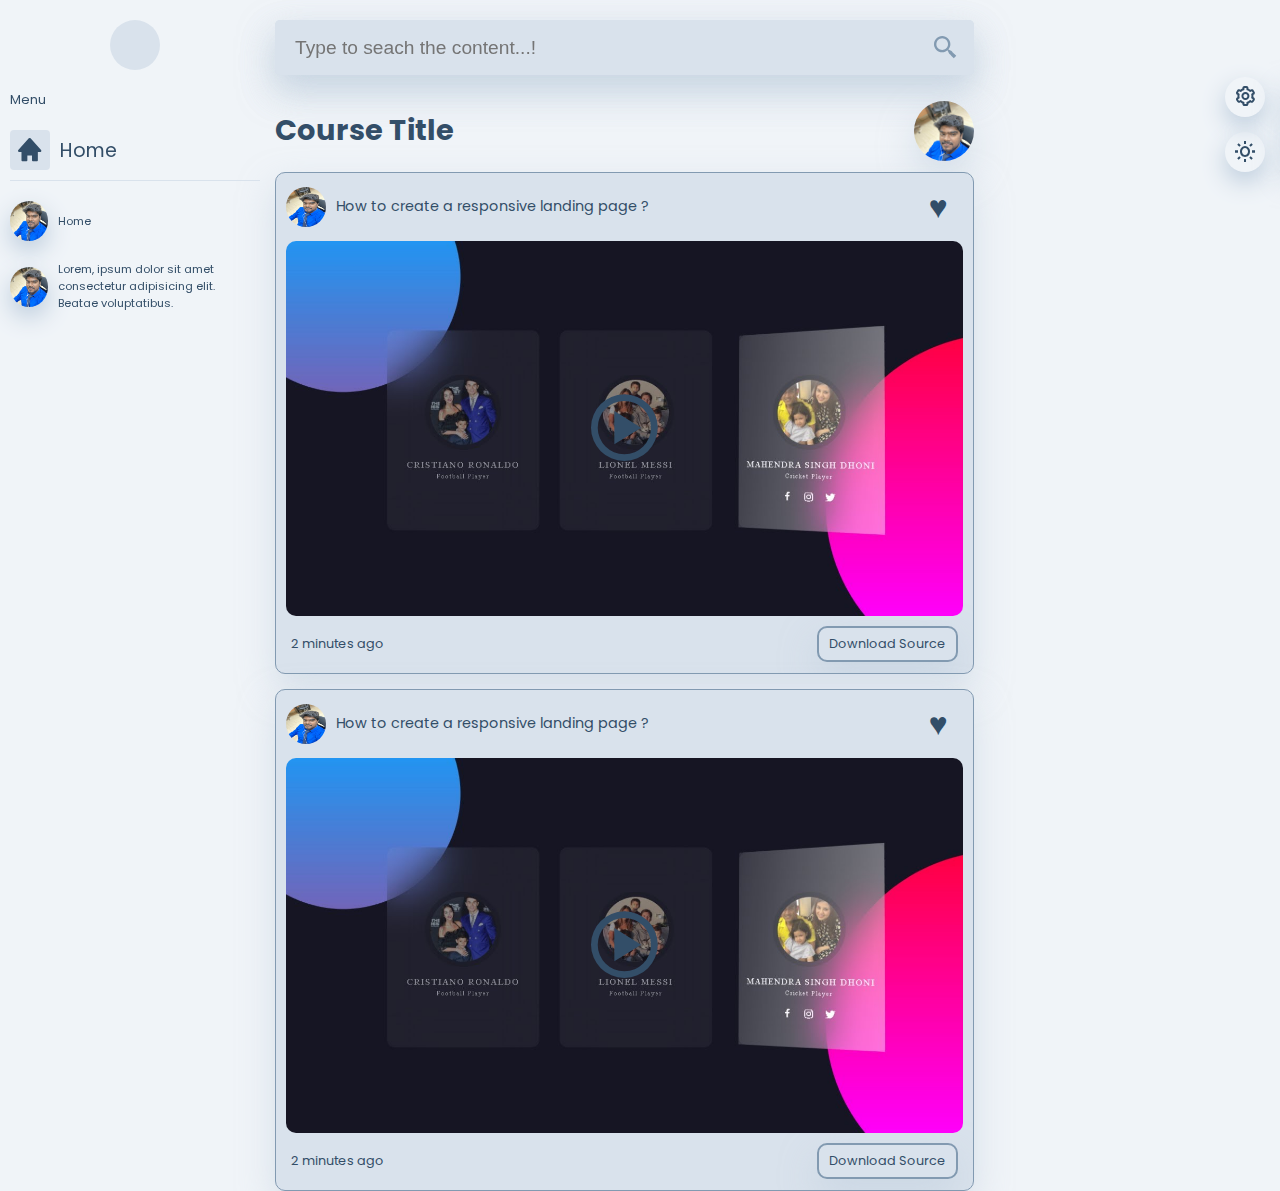
==== index.html @ a00c2923 "changes : COLOR Changes Updated" ====
<html lang="en">

<head>
    <meta charset="UTF-8" />
    <meta http-equiv="X-UA-Compatible" content="IE=edge" />
    <meta name="viewport" content="width=device-width, initial-scale=1.0" />
    <title>CodeWithVetri</title>
    <link rel="shortcut icon" href="favicon.ico" type="image/x-icon" />
    <!-- Box-Icons -->

    <head>
        <link rel="stylesheet" href="https://cdn.jsdelivr.net/npm/boxicons@latest/css/boxicons.min.css" />
    </head>

    <!-- custom styles -->
    <link rel="stylesheet" href="./assets/css/main/styles.css" />
    <link rel="stylesheet" href="./assets/css/styleSwitcher.css" />

    <!-- colors css -->
    <link rel="stylesheet" title="color_1" class="alternate_style" href="./assets/css/color_1.css" disabled />
    <link rel="stylesheet" title="color_2" class="alternate_style" href="./assets/css/color_2.css" disabled />
    <link rel="stylesheet" title="color_3" class="alternate_style" href="./assets/css/color_3.css" disabled />
    <link rel="stylesheet" title="color_4" class="alternate_style" href="./assets/css/color_4.css" disabled />
    <link rel="stylesheet" title="color_5" class="alternate_style" href="./assets/css/color_5.css" />

</head>

<body class="dark">
    <div class="container">
        <div class="leftSide_container">
            <div class="navigation">
                <div class="logo_container">
                    <div class="logo"></div>
                </div>

                <div class="home_menu_container">
                    <ul>
                        <li>Menu</li>
                        <li>
                            <a href="#">
                                <div class="link_container">
                                    <div class="icon_container">
                                        <i class="bx bxs-home"></i>
                                    </div>
                                    <div class="link_text">Home</div>
                                </div>
                            </a>
                        </li>
                    </ul>
                </div>

                <div class="courseList_container">
                    <a href="#">
                        <div class="link_container">
                            <div class="icon_container">
                                <img src="./assets/img/Vetri.jpg" alt="" srcset="" />
                            </div>
                            <div class="link_text">Home</div>
                        </div>
                    </a>

                    <a href="#">
                        <div class="link_container">
                            <div class="icon_container">
                                <img src="./assets/img/Vetri.jpg" alt="" srcset="" />
                            </div>
                            <div class="link_text">
                                Lorem, ipsum dolor sit amet consectetur adipisicing elit.
                                Beatae voluptatibus.
                            </div>
                        </div>
                    </a>
                </div>
            </div>
        </div>
        <div class="main">
            <div class="searchWrapper">
                <div class="searchInput">
                    <input type="text" id="course_search" placeholder="Type to seach the content...!" />
                    <div class="automCom_box"></div>
                    <div class="search_icon"><i class="bx bx-search-alt-2"></i></div>
                </div>
            </div>

            <div class="tittleWrapper">
                <div class="tittleSection">
                    <h1>Course Title</h1>
                </div>
                <div class="titleImageSection">
                    <img src="./assets/img/Vetri.jpg" alt="" srcset="" />
                </div>
            </div>

            <div class="courseContainer">
                <div class="courseTitleContainer">
                    <div class="titleImageContainer">
                        <img src="./assets/img/Vetri.jpg" alt="" srcset="" />
                    </div>
                    <div class="titleNameContainer">
                        <p>How to create a responsive landing page ?</p>
                    </div>
                    <div class="favoriteContainer">
                        <span>&hearts;</span>
                    </div>
                </div>
                <div class="videoContainer">
                    <img src="./assets/img/thumb.jpg" alt="" />
                    <i class="bx bx-play-circle" id="playBtn"></i>
                </div>
                <div class="sourseCodeContaienr">
                    <div class="momentContainer">
                        <p>2 minutes ago</p>
                        <a href="#" class="downloadButton"> Download Source</a>
                    </div>
                </div>
            </div>

            <div class="courseContainer">
                <div class="courseTitleContainer">
                    <div class="titleImageContainer">
                        <img src="./assets/img/Vetri.jpg" alt="" srcset="" />
                    </div>
                    <div class="titleNameContainer">
                        <p>How to create a responsive landing page ?</p>
                    </div>
                    <div class="favoriteContainer">
                        <span>&hearts;</span>
                    </div>
                </div>
                <div class="videoContainer">
                    <img src="./assets/img/thumb.jpg" alt="" />
                    <i class="bx bx-play-circle" id="playBtn"></i>
                </div>
                <div class="sourseCodeContaienr">
                    <div class="momentContainer">
                        <p>2 minutes ago</p>
                        <div class="downloadButton">Download Source</div>
                    </div>
                </div>
            </div>
            <div class="emptyspace"></div>
        </div>
        <div class="rightSide_container"></div>
    </div>

    <div id="videoModal" class="videoModal">
        <div class="modalContent">
            <div class="close" id="closeBtn">
                <span class="closeButton">&times;</span>
            </div>
            <div class="responsive_youtube">
                <iframe src="https://www.youtube.com/embed/EkoFY28nF7k" title="YouTube video player" frameborder="0"
                    allow="accelerometer; autoplay; clipboard-write; encrypted-media; gyroscope; picture-in-picture"
                    allowfullscreen></iframe>
            </div>
        </div>
    </div>

    <div class="style_switcher">
        <div class="style_toggler s_icon">
            <i class="bx bx-cog bx-spin"></i>
        </div>
        <div class="day_night s_icon">
            <i class="bx bx-spin-hover"></i>
        </div>

        <h4>Theme Color</h4>
        <div class="colors">
            <span class="color_1" onclick="setActiveStyle('color_1')"></span>
            <span class="color_2" onclick="setActiveStyle('color_2')"></span>
            <span class="color_3" onclick="setActiveStyle('color_3')"></span>
            <span class="color_4" onclick="setActiveStyle('color_4')"></span>
            <span class="color_5" onclick="setActiveStyle('color_5')"></span>
        </div>
    </div>

    <script src="./assets/js/main.js"></script>
    <script src="./assets/js/modal.js"></script>
    <script src="./assets/js/style-switcher.js"></script>
</body>

</html>
---- assets/css/main/styles.css ----
@import url("https://fonts.googleapis.com/css2?family=Poppins:ital,wght@0,100;0,200;0,300;0,400;0,500;0,600;0,700;0,800;0,900;1,100;1,200;1,300;1,400;1,500;1,600;1,700;1,800;1,900&display=swap");
:root {
  font-size: 16px;
  font-family: "Poppins", sans-serif;
  --background: #323f4b;
  --card: #3e4c59;
  --shadow: #1f2933;
  --shadow-primary: 31, 41, 51;
  --text: #cbd2d9;
  --highligh: #52606d;
  --primary-color: #ef2a57;
  --white: #f5f7fa;
}

:root a {
  text-decoration: none;
}

:root ul {
  list-style: none;
  padding: 0;
  margin: 0;
}

body {
  background: var(--background);
  margin: 0;
  padding: 0;
  overflow-x: hidden;
}

body.dark {
  --background: #f0f4f8;
  --card: #d9e2ec;
  --shadow: #bcccdc;
  --text: #334e68;
  --shadow-primary: 188, 204, 220;
  --highligh: #829ab1;
  --primary-color: #ef2a57;
  --white: #102a43;
}

body::-webkit-scrollbar {
  width: 0.25rem;
  height: 0.5rem;
}

body::-webkit-scrollbar-track {
  background: var(--card);
}

body::-webkit-scrollbar-thumb {
  background: var(--highligh);
}

.highlight {
  background: var(--highligh);
}

.container {
  width: 100%;
  height: 100%;
  min-width: 100vw;
  min-height: 100vh;
  display: -webkit-box;
  display: -ms-flexbox;
  display: flex;
}

.container .leftSide_container {
  width: 25%;
  max-width: 250px;
  min-width: 200px;
  margin-top: 20px;
  margin-left: 10px;
  display: -webkit-box;
  display: -ms-flexbox;
  display: flex;
  -webkit-box-orient: vertical;
  -webkit-box-direction: normal;
      -ms-flex-direction: column;
          flex-direction: column;
}

.container .leftSide_container .navigation {
  position: -webkit-sticky;
  position: sticky;
  top: 20px;
}

.container .leftSide_container .navigation .logo_container {
  display: -webkit-box;
  display: -ms-flexbox;
  display: flex;
  -webkit-box-pack: center;
      -ms-flex-pack: center;
          justify-content: center;
  width: 100%;
}

.container .leftSide_container .navigation .logo_container .logo {
  width: 50px;
  height: 50px;
  background: var(--card);
  border-radius: 50%;
}

.container .leftSide_container .navigation .home_menu_container {
  margin: 10px 0px;
  border-bottom: 1px solid var(--card);
}

.container .leftSide_container .navigation .home_menu_container ul li {
  padding: 10px 0;
  color: var(--text);
  font-size: 13px;
}

.container .leftSide_container .navigation .home_menu_container ul li .link_container {
  display: -webkit-box;
  display: -ms-flexbox;
  display: flex;
  -webkit-box-align: center;
      -ms-flex-align: center;
          align-items: center;
  -webkit-transition: all 0.3s ease-in-out;
  transition: all 0.3s ease-in-out;
}

.container .leftSide_container .navigation .home_menu_container ul li .link_container .icon_container {
  width: 40px;
  height: 40px;
  background: var(--card);
  border-radius: 4px;
  display: -webkit-box;
  display: -ms-flexbox;
  display: flex;
  -webkit-box-align: center;
      -ms-flex-align: center;
          align-items: center;
  -webkit-box-pack: center;
      -ms-flex-pack: center;
          justify-content: center;
}

.container .leftSide_container .navigation .home_menu_container ul li .link_container .icon_container i {
  font-size: 1.75rem;
  color: var(--text);
}

.container .leftSide_container .navigation .home_menu_container ul li .link_container .link_text {
  margin-left: 10px;
  color: var(--text);
  font-size: 1.2rem;
}

.container .leftSide_container .navigation .home_menu_container ul li .link_container:hover {
  -webkit-box-shadow: 0px 10px 25px var(--shadow);
          box-shadow: 0px 10px 25px var(--shadow);
  border-radius: 10px;
  padding: 5px;
}

.container .leftSide_container .navigation .home_menu_container ul li .link_container:hover .icon_container i {
  color: var(--white);
}

.container .leftSide_container .navigation .home_menu_container ul li .link_container:hover .link_text {
  color: var(--white);
}

.container .leftSide_container .navigation .courseList_container {
  display: -webkit-box;
  display: -ms-flexbox;
  display: flex;
  -webkit-box-orient: vertical;
  -webkit-box-direction: normal;
      -ms-flex-direction: column;
          flex-direction: column;
  margin-bottom: 10px;
}

.container .leftSide_container .navigation .courseList_container a {
  margin: 10px 0;
}

.container .leftSide_container .navigation .courseList_container .link_container {
  display: -webkit-box;
  display: -ms-flexbox;
  display: flex;
  -webkit-box-align: center;
      -ms-flex-align: center;
          align-items: center;
  -webkit-transition: all 0.3s ease-in-out;
  transition: all 0.3s ease-in-out;
}

.container .leftSide_container .navigation .courseList_container .link_container .icon_container {
  width: 50px;
  height: 40px;
  background: var(--card);
  border-radius: 50%;
  display: -webkit-box;
  display: -ms-flexbox;
  display: flex;
  -webkit-box-align: center;
      -ms-flex-align: center;
          align-items: center;
  -webkit-box-pack: center;
      -ms-flex-pack: center;
          justify-content: center;
  overflow: hidden;
  -webkit-box-shadow: 0px 10px 25px var(--shadow);
          box-shadow: 0px 10px 25px var(--shadow);
  -webkit-transition: all 0.3s ease-in-out;
  transition: all 0.3s ease-in-out;
}

.container .leftSide_container .navigation .courseList_container .link_container .icon_container img {
  width: 100%;
  background-position: center;
  background-size: cover;
}

.container .leftSide_container .navigation .courseList_container .link_container .icon_container i {
  font-size: 1.75rem;
  color: var(--text);
}

.container .leftSide_container .navigation .courseList_container .link_container .link_text {
  text-align: left;
  margin-left: 10px;
  color: var(--text);
  font-size: 0.7rem;
  width: 100%;
  margin-right: 10px;
}

.container .leftSide_container .navigation .courseList_container .link_container:hover {
  -webkit-box-shadow: 0px 10px 25px var(--shadow);
          box-shadow: 0px 10px 25px var(--shadow);
  border-radius: 10px;
  padding: 5px;
}

.container .leftSide_container .navigation .courseList_container .link_container:hover .icon_container i {
  color: var(--white);
}

.container .leftSide_container .navigation .courseList_container .link_container:hover .link_text {
  color: var(--white);
}

.container .main {
  -webkit-box-flex: 1;
      -ms-flex: 1;
          flex: 1;
  display: -webkit-box;
  display: -ms-flexbox;
  display: flex;
  -webkit-box-orient: vertical;
  -webkit-box-direction: normal;
      -ms-flex-direction: column;
          flex-direction: column;
}

.container .main .searchWrapper {
  margin: 15px;
  margin-top: 20px;
  position: -webkit-sticky;
  position: sticky;
  top: 0;
  z-index: 10;
}

.container .main .searchWrapper .searchInput {
  position: relative;
  width: 100%;
  background: var(--card);
  border-radius: 5px;
  -webkit-box-shadow: 0px 15px 35px rgba(var(--shadow-primary), 0.5);
          box-shadow: 0px 15px 35px rgba(var(--shadow-primary), 0.5);
}

.container .main .searchWrapper .searchInput input {
  height: 55px;
  width: 100%;
  outline: none;
  border: none;
  border-radius: 5px;
  background: transparent;
  padding: 0 60px 0 20px;
  font-size: 1.2rem;
  color: var(--text);
  -webkit-box-shadow: 0px 15px 35px rgba(var(--shadow-primary), 0.5);
          box-shadow: 0px 15px 35px rgba(var(--shadow-primary), 0.5);
  background: var(--card);
}

.container .main .searchWrapper .searchInput .automCom_box {
  max-height: 280px;
  overflow-y: auto;
  overflow-x: hidden;
  opacity: 0;
  pointer-events: none;
}

.container .main .searchWrapper .searchInput .automCom_box::-webkit-scrollbar {
  width: 0.25rem;
}

.container .main .searchWrapper .searchInput .automCom_box::-webkit-scrollbar-track {
  background: var(--card);
}

.container .main .searchWrapper .searchInput .automCom_box::-webkit-scrollbar-thumb {
  background: var(--highligh);
}

.container .main .searchWrapper .searchInput .automCom_box li {
  list-style: none;
  padding-top: 5px;
  padding-bottom: 5px;
  width: 100%;
  cursor: pointer;
  border-radius: 3px;
  color: var(--text);
  display: none;
}

.container .main .searchWrapper .searchInput .automCom_box li p {
  margin: 0;
  padding: 0;
  margin-left: 10px;
}

.container .main .searchWrapper .searchInput .automCom_box li:hover {
  background: var(--highligh);
}

.container .main .searchWrapper .searchInput.active .automCom_box {
  opacity: 1;
  pointer-events: auto;
  padding: 10px 8px;
}

.container .main .searchWrapper .searchInput.active .automCom_box li {
  display: block;
}

.container .main .searchWrapper .searchInput .search_icon {
  height: 55px;
  width: 55px;
  line-height: 55px;
  top: 0;
  right: 0;
  position: absolute;
  display: -webkit-box;
  display: -ms-flexbox;
  display: flex;
  -webkit-box-align: center;
      -ms-flex-align: center;
          align-items: center;
  -webkit-box-pack: center;
      -ms-flex-pack: center;
          justify-content: center;
  cursor: pointer;
  -webkit-transition: all 0.3s ease-in-out;
  transition: all 0.3s ease-in-out;
}

.container .main .searchWrapper .searchInput .search_icon i {
  -webkit-transition: all 0.3s ease-in-out;
  transition: all 0.3s ease-in-out;
  text-align: center;
  font-size: 1.75rem;
  color: var(--highligh);
}

.container .main .searchWrapper .searchInput .search_icon i:hover {
  color: var(--text);
}

.container .main .tittleWrapper {
  display: -webkit-box;
  display: -ms-flexbox;
  display: flex;
  -webkit-box-pack: justify;
      -ms-flex-pack: justify;
          justify-content: space-between;
  margin: 0px 15px;
  -webkit-box-align: center;
      -ms-flex-align: center;
          align-items: center;
}

.container .main .tittleWrapper .tittleSection {
  font-size: 0.9rem;
  color: var(--text);
}

.container .main .tittleWrapper .titleImageSection {
  width: 60px;
  height: 60px;
  border-radius: 50%;
  overflow: hidden;
  -webkit-box-shadow: 0px 15px 35px rgba(var(--shadow-primary), 0.5);
          box-shadow: 0px 15px 35px rgba(var(--shadow-primary), 0.5);
}

.container .main .tittleWrapper .titleImageSection img {
  width: 100%;
  background-position: center;
  background-size: cover;
  background-repeat: no-repeat;
}

.container .main .courseContainer {
  min-height: 500px;
  display: -webkit-box;
  display: -ms-flexbox;
  display: flex;
  -webkit-box-orient: vertical;
  -webkit-box-direction: normal;
      -ms-flex-direction: column;
          flex-direction: column;
  -webkit-box-pack: justify;
      -ms-flex-pack: justify;
          justify-content: space-between;
  margin: 15px 15px;
  margin-top: 0;
  border: 1px solid var(--highligh);
  border-radius: 10px;
  -webkit-box-shadow: 0px 15px 35px rgba(var(--shadow-primary), 0.5);
          box-shadow: 0px 15px 35px rgba(var(--shadow-primary), 0.5);
  overflow: hidden;
  background: var(--card);
}

.container .main .courseContainer .courseTitleContainer {
  display: -webkit-box;
  display: -ms-flexbox;
  display: flex;
  margin: 10px 10px;
  -webkit-box-pack: justify;
      -ms-flex-pack: justify;
          justify-content: space-between;
  -webkit-box-align: center;
      -ms-flex-align: center;
          align-items: center;
  height: 50px;
}

.container .main .courseContainer .courseTitleContainer .titleImageContainer {
  width: 40px;
  height: 40px;
  border-radius: 50%;
  overflow: hidden;
}

.container .main .courseContainer .courseTitleContainer .titleImageContainer img {
  height: 100%;
  width: 100%;
  background-position: center;
  background-size: cover;
  background-repeat: no-repeat;
}

.container .main .courseContainer .courseTitleContainer .titleNameContainer {
  color: var(--text);
  margin-left: 10px;
  margin-right: 10px;
  font-size: 0.9rem;
  display: -webkit-box;
  display: -ms-flexbox;
  display: flex;
  -webkit-box-orient: vertical;
  -webkit-box-direction: normal;
      -ms-flex-direction: column;
          flex-direction: column;
  -webkit-box-pack: center;
      -ms-flex-pack: center;
          justify-content: center;
  -webkit-box-flex: 1;
      -ms-flex: 1;
          flex: 1;
}

.container .main .courseContainer .courseTitleContainer .titleNameContainer p {
  margin: 0;
  padding: 0;
}

.container .main .courseContainer .courseTitleContainer .favoriteContainer {
  margin-right: 15px;
}

.container .main .courseContainer .courseTitleContainer .favoriteContainer span {
  font-size: 2rem;
  color: var(--text);
  cursor: pointer;
}

.container .main .courseContainer .courseTitleContainer .favoriteContainer span:hover {
  color: #ff0000;
  text-shadow: 0 0 15px #ff0000, 0 0 30px #ff0000, 0 0 40px #ff0000, 0 0 50px #ff0000;
}

.container .main .courseContainer .videoContainer {
  height: 400px;
  margin: 10px;
  border-radius: 10px;
  overflow: hidden;
  margin-top: 0;
  position: relative;
}

.container .main .courseContainer .videoContainer img {
  width: 100%;
  height: 100%;
}

.container .main .courseContainer .videoContainer i {
  color: var(--text);
  font-size: 5rem;
  position: absolute;
  top: 50%;
  left: 50%;
  -webkit-transition: all 0.3s ease-in-out;
  transition: all 0.3s ease-in-out;
  cursor: pointer;
  z-index: 1;
  display: inline-block;
  -webkit-transform: translate(-50%, -50%);
          transform: translate(-50%, -50%);
}

.container .main .courseContainer .videoContainer i:hover {
  color: var(--white);
}

.container .main .courseContainer .sourseCodeContaienr {
  height: 50px;
}

.container .main .courseContainer .sourseCodeContaienr .momentContainer {
  font-size: 0.8rem;
  color: var(--text);
  display: -webkit-box;
  display: -ms-flexbox;
  display: flex;
  -webkit-box-align: center;
      -ms-flex-align: center;
          align-items: center;
  -webkit-box-pack: justify;
      -ms-flex-pack: justify;
          justify-content: space-between;
  margin: 0 15px;
  margin-bottom: 0;
}

.container .main .courseContainer .sourseCodeContaienr .momentContainer p {
  margin: 0;
  padding: 0;
}

.container .main .courseContainer .sourseCodeContaienr .momentContainer .downloadButton {
  border: 2px solid var(--highligh);
  padding: 7px 10px;
  border-radius: 10px;
  -webkit-transition: all 0.3s ease-in-out;
  transition: all 0.3s ease-in-out;
  cursor: pointer;
  color: var(--dark-sub-visuals);
  -webkit-box-shadow: 0px 15px 35px rgba(var(--shadow-primary), 0.5);
          box-shadow: 0px 15px 35px rgba(var(--shadow-primary), 0.5);
  background: var(--card);
}

.container .main .courseContainer .sourseCodeContaienr .momentContainer .downloadButton:hover {
  border: 2px solid var(--white);
  -webkit-box-shadow: 0px 10px 25px var(--shadow);
          box-shadow: 0px 10px 25px var(--shadow);
  border-radius: 10px;
  -webkit-transform: scale(1.1);
          transform: scale(1.1);
}

.container .rightSide_container {
  -webkit-box-flex: 0.4;
      -ms-flex: 0.4;
          flex: 0.4;
  display: -webkit-box;
  display: -ms-flexbox;
  display: flex;
}

.videoModal {
  display: none;
  position: fixed;
  z-index: 10;
  left: 0;
  top: 0;
  height: 100%;
  width: 100%;
  overflow: auto;
  background: rgba(var(--shadow-primary), 0.5);
}

.videoModal .modalContent {
  position: relative;
  margin: 3% auto;
  padding: 10px;
  width: 80%;
  -webkit-box-shadow: 0 5px 8px 0 rgba(var(--shadow-primary), 0.5), 0 7px 20px 0 rgba(var(--shadow-primary), 0.12);
          box-shadow: 0 5px 8px 0 rgba(var(--shadow-primary), 0.5), 0 7px 20px 0 rgba(var(--shadow-primary), 0.12);
  border-radius: 10px;
  border: 1px solid var(--highligh);
  -webkit-animation-name: modalOpen;
          animation-name: modalOpen;
  -webkit-animation-duration: 1s;
          animation-duration: 1s;
}

@-webkit-keyframes modalOpen {
  from {
    opacity: 0;
  }
  to {
    opacity: 1;
  }
}

@keyframes modalOpen {
  from {
    opacity: 0;
  }
  to {
    opacity: 1;
  }
}

.videoModal .modalContent .close {
  position: absolute;
  z-index: 1;
  top: -2%;
  right: -1%;
  height: 25px;
  width: 25px;
  background: var(--card);
  -webkit-box-pack: center;
      -ms-flex-pack: center;
          justify-content: center;
  display: -webkit-box;
  display: -ms-flexbox;
  display: flex;
  -webkit-box-align: center;
      -ms-flex-align: center;
          align-items: center;
  padding: 4px;
  border-radius: 50%;
  cursor: pointer;
  -webkit-transition: all 0.3s ease-in-out;
  transition: all 0.3s ease-in-out;
}

.videoModal .modalContent .close:hover {
  background: var(--highligh);
}

.videoModal .modalContent .close .closeButton {
  color: var(--text);
  float: right;
  font-size: 2rem;
  margin-top: 2px;
}

.videoModal .modalContent .close .closeButton:hover,
.videoModal .modalContent .close .closeButton :focus {
  color: var(--white);
  text-decoration: none;
}

.videoModal .modalContent .responsive_youtube {
  overflow: hidden;
  padding-bottom: 56.25%;
  position: relative;
  height: 0;
}

.videoModal .modalContent .responsive_youtube iframe {
  left: 0;
  top: 0;
  height: 100%;
  width: 100%;
  position: absolute;
  border-radius: 10px;
}
/*# sourceMappingURL=styles.css.map */
---- assets/css/styleSwitcher.css ----
.style_switcher {
  position: fixed;
  right: 0;
  top: 77px;
  padding: 15px;
  width: 200px;
  z-index: 101;
  border-radius: 5px;
  -webkit-transition: all 0.3s ease-in-out;
  transition: all 0.3s ease-in-out;
  -webkit-box-shadow: 0px 10px 25px rgba(var(--shadow-primary), 0.5);
          box-shadow: 0px 10px 25px rgba(var(--shadow-primary), 0.5);
  -webkit-transform: translateX(100%);
          transform: translateX(100%);
}

.style_switcher.open {
  -webkit-transform: translateX(-15px);
          transform: translateX(-15px);
}

.style_switcher h4 {
  margin: 0 0 10px;
  color: var(--text);
  font-size: 1rem;
  font-weight: 600;
  text-transform: capitalize;
}

.style_switcher .s_icon {
  position: absolute;
  height: 40px;
  width: 40px;
  text-align: center;
  font-size: 1.5rem;
  color: var(--text);
  right: 100%;
  margin-right: 15px;
  cursor: pointer;
  -webkit-transition: all 0.3s ease-in-out;
  transition: all 0.3s ease-in-out;
  border-radius: 50%;
}

.style_switcher .s_icon::after {
  border-radius: 50%;
}

.style_switcher .style_toggler {
  -webkit-box-shadow: 0px 10px 25px var(--shadow);
          box-shadow: 0px 10px 25px var(--shadow);
  display: -webkit-box;
  display: -ms-flexbox;
  display: flex;
  -webkit-box-pack: center;
      -ms-flex-pack: center;
          justify-content: center;
  -webkit-box-align: center;
      -ms-flex-align: center;
          align-items: center;
  top: 0;
}

.style_switcher .day_night {
  -webkit-box-shadow: 0px 10px 25px var(--shadow);
          box-shadow: 0px 10px 25px var(--shadow);
  display: -webkit-box;
  display: -ms-flexbox;
  display: flex;
  -webkit-box-pack: center;
      -ms-flex-pack: center;
          justify-content: center;
  -webkit-box-align: center;
      -ms-flex-align: center;
          align-items: center;
  top: 55px;
}

.style_switcher .colors {
  display: -webkit-box;
  display: -ms-flexbox;
  display: flex;
  -ms-flex-wrap: wrap;
      flex-wrap: wrap;
  -webkit-box-pack: justify;
      -ms-flex-pack: justify;
          justify-content: space-between;
}

.style_switcher .colors span {
  display: inline-block;
  height: 30px;
  width: 30;
  border-radius: 50%;
  cursor: pointer;
  -webkit-box-shadow: 0px 0px 25px rgba(var(--shadow-primary), 0.5);
          box-shadow: 0px 0px 25px rgba(var(--shadow-primary), 0.5);
}

.style_switcher .colors .color_1 {
  background-color: #fb839e;
}

.style_switcher .colors .color_2 {
  background-color: #ec9421;
}

.style_switcher .colors .color_3 {
  background-color: #1fc586;
}

.style_switcher .colors .color_4 {
  background-color: #2eb1ed;
}

.style_switcher .colors .color_5 {
  background-color: #ef2a57;
}
/*# sourceMappingURL=styleSwitcher.css.map */
---- assets/css/color_1.css ----
:root{
    --primary-color : #fb839e;
}
---- assets/css/color_2.css ----
:root{
    --primary-color : #ec9421;
}
---- assets/css/color_3.css ----
:root{
    --primary-color : #1fc586;
}
---- assets/css/color_4.css ----
:root{
    --primary-color : #2eb1ed;
}
---- assets/css/color_5.css ----
:root{
    --primary-color : #ef2a57;
}
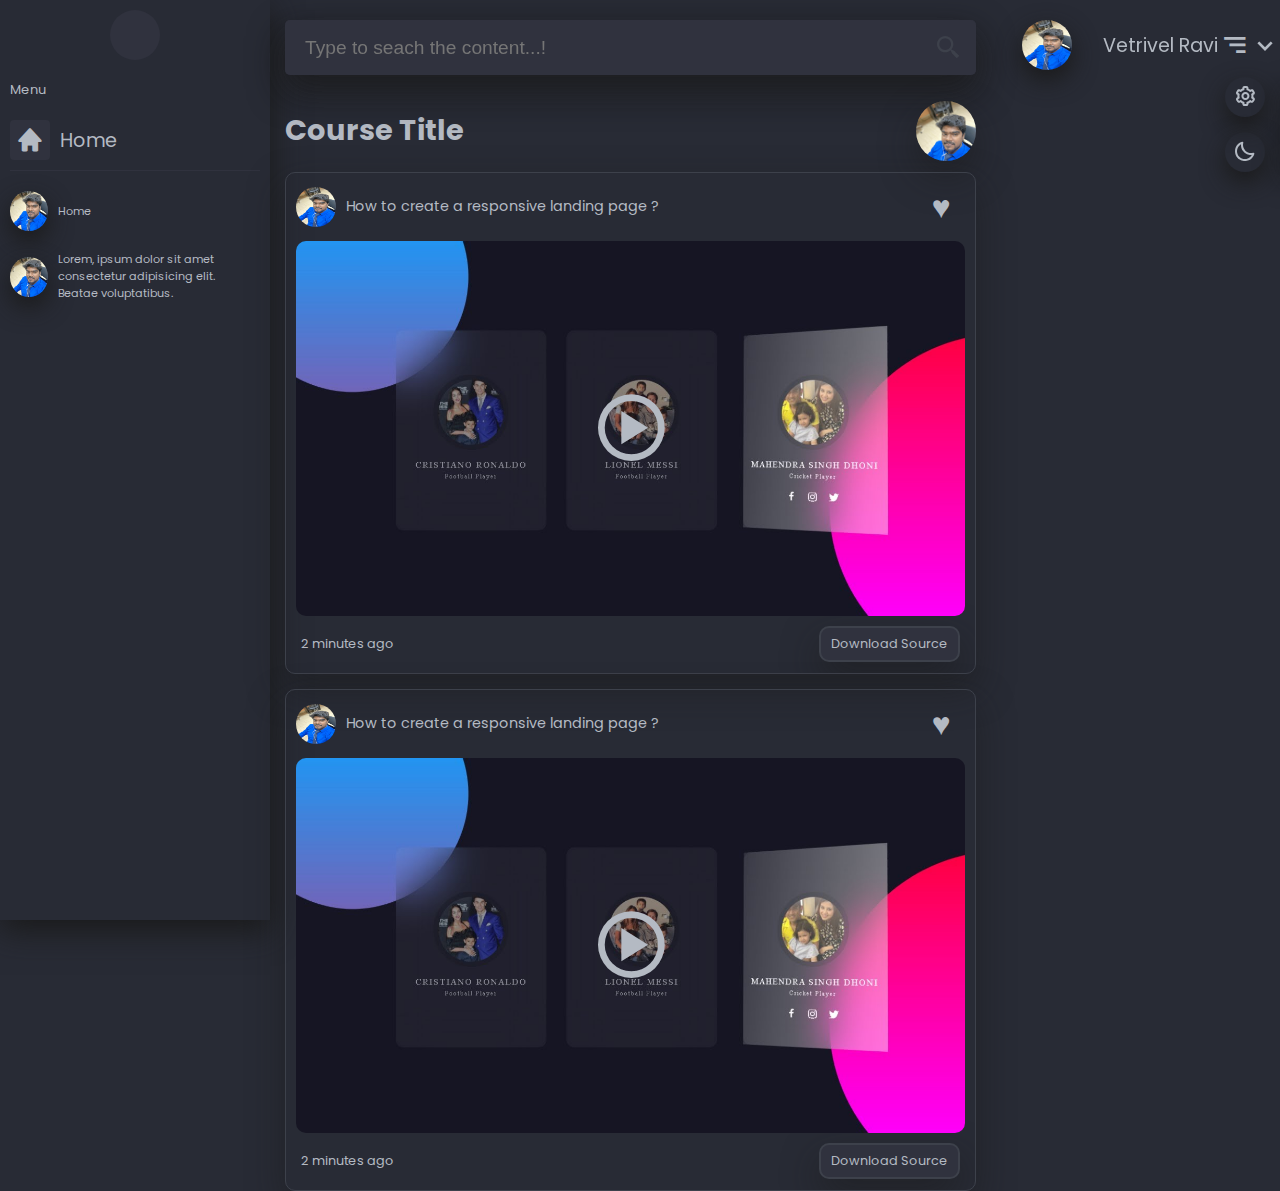
==== commit 0ca18686: "changes ; UI Updated" ====
--- a/index.html
+++ b/index.html
@@ -25,7 +25,7 @@
 
 </head>
 
-<body class="dark">
+<body class="">
     <div class="container">
         <div class="leftSide_container">
             <div class="navigation">
@@ -140,7 +140,25 @@
             </div>
             <div class="emptyspace"></div>
         </div>
-        <div class="rightSide_container"></div>
+        <div class="rightSide_container">
+            <div class="menuIcon">
+                <i class='bx bx-menu-alt-right'></i>
+            </div>
+            <div class="rightNav">
+                <div class="profileContainer">
+                    <div class="userImage">
+                        <img src="./assets/img/Vetri.jpg" alt="" srcset="">
+                    </div>
+                    <div class="userName">Vetrivel Ravi</div>
+                    <div class="dropIcon" id="rightMenu_dropIcon">
+                        <i class='bx bx-chevron-down' id="down"></i>
+                        <i class='bx bx-chevron-up' id="up"></i>
+                    </div>
+                </div>
+                <div class="menuContaier"></div>
+            </div>
+
+        </div>
     </div>
 
     <div id="videoModal" class="videoModal">
@@ -177,6 +195,7 @@
     <script src="./assets/js/main.js"></script>
     <script src="./assets/js/modal.js"></script>
     <script src="./assets/js/style-switcher.js"></script>
+    <script src="./assets/js/menuContainer.js"></script>
 </body>
 
 </html>--- a/assets/css/main/styles.css
+++ b/assets/css/main/styles.css
@@ -2,12 +2,12 @@
 :root {
   font-size: 16px;
   font-family: "Poppins", sans-serif;
-  --background: #323f4b;
-  --card: #3e4c59;
-  --shadow: #1f2933;
-  --shadow-primary: 31, 41, 51;
-  --text: #cbd2d9;
-  --highligh: #52606d;
+  --background: #282b35;
+  --card: #30323e;
+  --shadow: #1a1a1a;
+  --shadow-primary: 26, 26, 26;
+  --text: #b4bac3;
+  --highligh: #3d414b;
   --primary-color: #ef2a57;
   --white: #f5f7fa;
 }
@@ -71,8 +71,6 @@
   width: 25%;
   max-width: 250px;
   min-width: 200px;
-  margin-top: 20px;
-  margin-left: 10px;
   display: -webkit-box;
   display: -ms-flexbox;
   display: flex;
@@ -80,12 +78,11 @@
   -webkit-box-direction: normal;
       -ms-flex-direction: column;
           flex-direction: column;
-}
-
-.container .leftSide_container .navigation {
-  position: -webkit-sticky;
-  position: sticky;
-  top: 20px;
+  background: var(--background);
+  -webkit-box-shadow: 0 10px 30px var(--shadow);
+          box-shadow: 0 10px 30px var(--shadow);
+  min-height: 100vh;
+  padding: 10px;
 }
 
 .container .leftSide_container .navigation .logo_container {
@@ -434,7 +431,6 @@
   -webkit-box-shadow: 0px 15px 35px rgba(var(--shadow-primary), 0.5);
           box-shadow: 0px 15px 35px rgba(var(--shadow-primary), 0.5);
   overflow: hidden;
-  background: var(--card);
 }
 
 .container .main .courseContainer .courseTitleContainer {
@@ -593,6 +589,147 @@
   display: -webkit-box;
   display: -ms-flexbox;
   display: flex;
+}
+
+@media screen and (max-width: 900px) {
+  .container .rightSide_container {
+    -webkit-box-flex: 0;
+        -ms-flex: 0;
+            flex: 0;
+  }
+}
+
+.container .rightSide_container .menuIcon {
+  width: 100%;
+  display: -webkit-box;
+  display: -ms-flexbox;
+  display: flex;
+  -webkit-box-pack: end;
+      -ms-flex-pack: end;
+          justify-content: flex-end;
+  margin: 10%;
+}
+
+.container .rightSide_container .menuIcon i {
+  color: var(--text);
+  font-size: 2rem;
+}
+
+.container .rightSide_container .menuIcon i:hover {
+  color: var(--white);
+}
+
+.container .rightSide_container .rightNav {
+  position: fixed;
+  top: 20px;
+  height: 100%;
+  width: 320px;
+}
+
+.container .rightSide_container .rightNav .profileContainer {
+  display: -webkit-box;
+  display: -ms-flexbox;
+  display: flex;
+  width: 100%;
+  -webkit-box-pack: space-evenly;
+      -ms-flex-pack: space-evenly;
+          justify-content: space-evenly;
+  -webkit-box-align: center;
+      -ms-flex-align: center;
+          align-items: center;
+}
+
+.container .rightSide_container .rightNav .profileContainer .userImage {
+  height: 50px;
+  width: 50px;
+  background: var(--card);
+  border-radius: 50%;
+  overflow: hidden;
+  -webkit-box-shadow: 0px 10px 25px var(--shadow);
+          box-shadow: 0px 10px 25px var(--shadow);
+}
+
+.container .rightSide_container .rightNav .profileContainer .userImage img {
+  height: 100%;
+  background-position: center;
+  background-size: cover;
+  width: 100%;
+}
+
+.container .rightSide_container .rightNav .profileContainer .userName {
+  color: var(--text);
+  font-size: 1.2rem;
+  text-transform: capitalize;
+}
+
+.container .rightSide_container .rightNav .profileContainer .userName:hover {
+  color: var(--white);
+}
+
+.container .rightSide_container .rightNav .profileContainer .dropIcon {
+  -webkit-transition: all 0.3s ease-in-out;
+  transition: all 0.3s ease-in-out;
+  color: var(--text);
+  font-size: 2rem;
+  cursor: pointer;
+}
+
+.container .rightSide_container .rightNav .profileContainer .dropIcon:hover {
+  color: var(--white);
+}
+
+.container .rightSide_container .rightNav .profileContainer .dropIcon #down {
+  display: block;
+}
+
+.container .rightSide_container .rightNav .profileContainer .dropIcon #down.active {
+  display: none;
+}
+
+.container .rightSide_container .rightNav .profileContainer .dropIcon #up {
+  display: none;
+}
+
+.container .rightSide_container .rightNav .profileContainer .dropIcon #up.active {
+  display: block;
+}
+
+.container .rightSide_container .rightNav .menuContaier {
+  display: none;
+  height: 175px;
+  float: right;
+  width: 230px;
+  background: var(--card);
+  margin: 17px 16% 0 0px;
+  border-radius: 5px;
+  -webkit-box-shadow: 0px 10px 25px var(--shadow);
+          box-shadow: 0px 10px 25px var(--shadow);
+  -webkit-animation-name: menuOpen;
+          animation-name: menuOpen;
+  -webkit-animation-duration: 0.5s;
+          animation-duration: 0.5s;
+}
+
+@-webkit-keyframes menuOpen {
+  from {
+    opacity: 0;
+  }
+  to {
+    opacity: 1;
+  }
+}
+
+@keyframes menuOpen {
+  from {
+    opacity: 0;
+  }
+  to {
+    opacity: 1;
+  }
+}
+
+.container .rightSide_container .rightNav .menuContaier.active {
+  display: block;
 }
 
 .videoModal {
--- a/assets/css/styleSwitcher.css
+++ b/assets/css/styleSwitcher.css
@@ -98,7 +98,7 @@
 }
 
 .style_switcher .colors .color_1 {
-  background-color: #fb839e;
+  background-color: #323f4b;
 }
 
 .style_switcher .colors .color_2 {
--- a/assets/css/color_1.css
+++ b/assets/css/color_1.css
@@ -1,3 +1,12 @@
 :root{
     --primary-color : #fb839e;
+
+    --background: #323f4b;
+    --card: #3e4c59;
+    --shadow: #1f2933;
+    --shadow-primary: 31, 41, 51;
+    --text: #cbd2d9;
+    --highligh: #52606d;
+    --primary-color: #ef2a57;
+    --white: #f5f7fa;
 }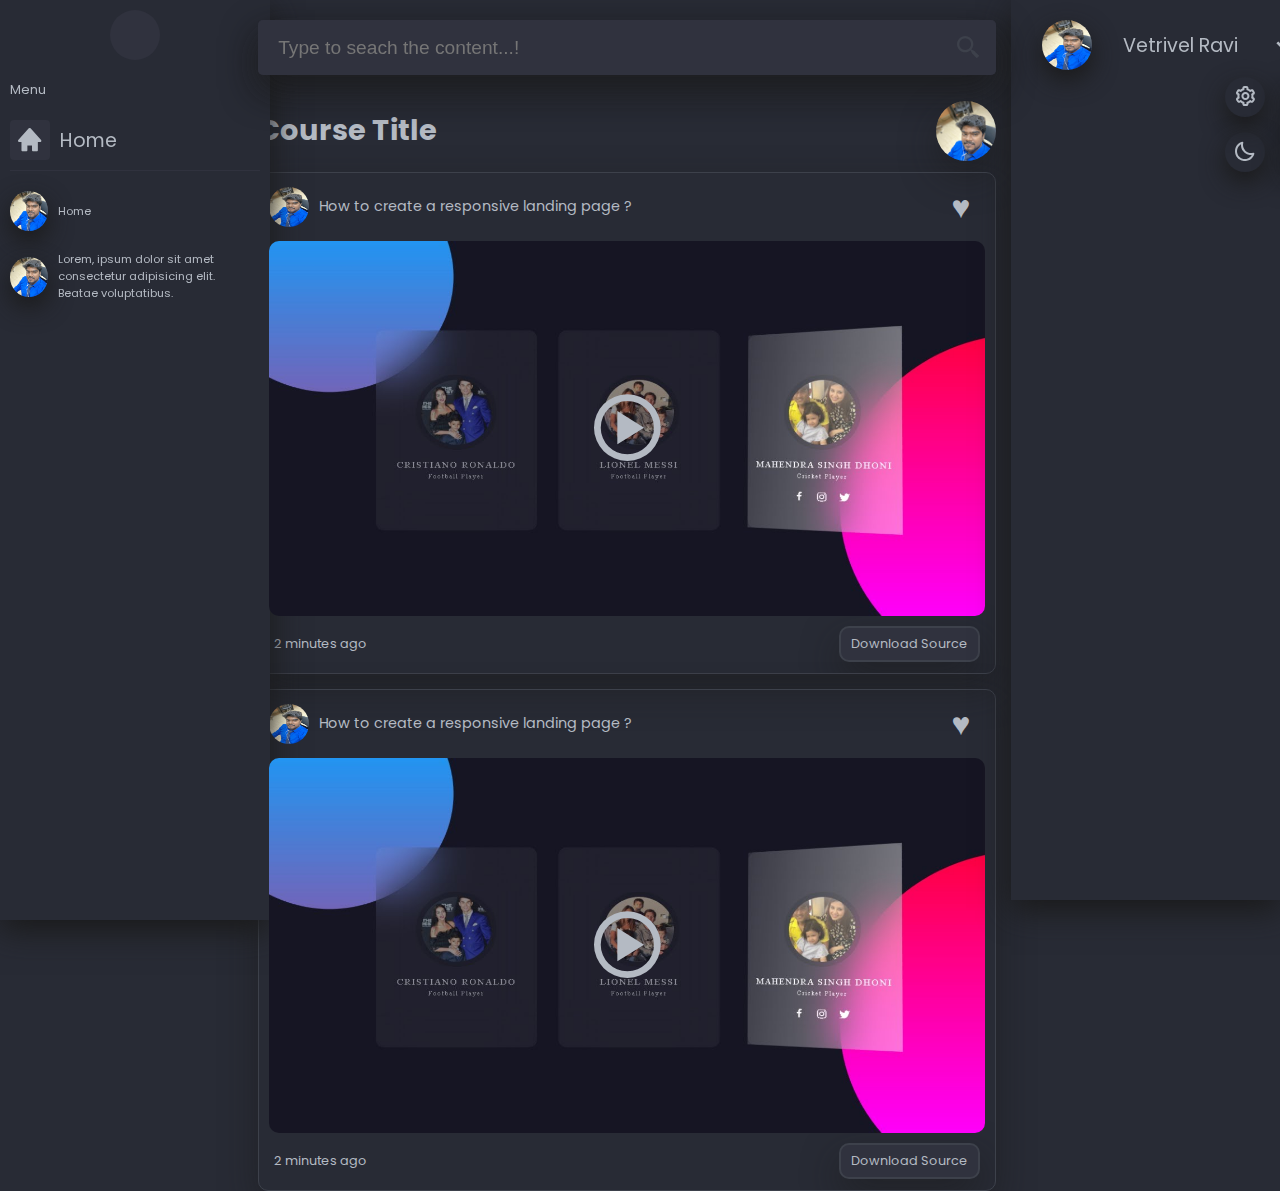
==== commit 6aa35149: "changes : Mobile UI Updated" ====
--- a/index.html
+++ b/index.html
@@ -27,7 +27,10 @@
 
 <body class="">
     <div class="container">
-        <div class="leftSide_container">
+        <div class="leftSide_container" id="leftSide_container">
+            <div class="closeIcon" id="leftMenuClose">
+                <i class='bx bx-x bx-spin'></i>
+            </div>
             <div class="navigation">
                 <div class="logo_container">
                     <div class="logo"></div>
@@ -140,10 +143,11 @@
             </div>
             <div class="emptyspace"></div>
         </div>
-        <div class="rightSide_container">
-            <div class="menuIcon">
-                <i class='bx bx-menu-alt-right'></i>
-            </div>
+        <div class="rightSide_container" id="rightContainer">
+            <div class="closeIcon" id="rightMenuClose">
+                <i class='bx bx-x bx-spin'></i>
+            </div>
+
             <div class="rightNav">
                 <div class="profileContainer">
                     <div class="userImage">
@@ -192,10 +196,19 @@
         </div>
     </div>
 
+    <div class="menuIcon" id="rightMenuIcon">
+        <i class='bx bx-menu-alt-right'></i>
+    </div>
+
+    <div class="leftMenuIcon" id="leftMenuIcon">
+        <i class='bx bx-menu-alt-left'></i>
+    </div>
+
     <script src="./assets/js/main.js"></script>
     <script src="./assets/js/modal.js"></script>
     <script src="./assets/js/style-switcher.js"></script>
     <script src="./assets/js/menuContainer.js"></script>
+    <script src="./assets/js/menu.js"></script>
 </body>
 
 </html>--- a/assets/css/main/styles.css
+++ b/assets/css/main/styles.css
@@ -60,7 +60,6 @@
 .container {
   width: 100%;
   height: 100%;
-  min-width: 100vw;
   min-height: 100vh;
   display: -webkit-box;
   display: -ms-flexbox;
@@ -68,9 +67,10 @@
 }
 
 .container .leftSide_container {
-  width: 25%;
+  position: fixed;
+  width: 20%;
   max-width: 250px;
-  min-width: 200px;
+  min-width: 150px;
   display: -webkit-box;
   display: -ms-flexbox;
   display: flex;
@@ -83,6 +83,58 @@
           box-shadow: 0 10px 30px var(--shadow);
   min-height: 100vh;
   padding: 10px;
+  -webkit-transition: all 0.3s ease-in-out;
+  transition: all 0.3s ease-in-out;
+  left: 0;
+}
+
+.container .leftSide_container .closeIcon {
+  width: 50px;
+  height: 50px;
+  display: none;
+  -webkit-box-pack: center;
+      -ms-flex-pack: center;
+          justify-content: center;
+  -webkit-box-align: center;
+      -ms-flex-align: center;
+          align-items: center;
+  cursor: pointer;
+  margin-left: 80%;
+}
+
+.container .leftSide_container .closeIcon i {
+  font-size: 2rem;
+  color: var(--text);
+}
+
+@media screen and (max-width: 700px) {
+  .container .leftSide_container .closeIcon {
+    display: -webkit-box;
+    display: -ms-flexbox;
+    display: flex;
+  }
+}
+
+@media screen and (max-width: 900px) {
+  .container .leftSide_container {
+    min-width: 200px;
+  }
+}
+
+@media screen and (max-width: 700px) {
+  .container .leftSide_container {
+    left: -100%;
+    z-index: 1000;
+    width: 300px;
+  }
+}
+
+@media screen and (max-width: 520px) {
+  .container .leftSide_container {
+    left: -100%;
+    z-index: 1000;
+    width: 300px;
+  }
 }
 
 .container .leftSide_container .navigation .logo_container {
@@ -249,9 +301,7 @@
 }
 
 .container .main {
-  -webkit-box-flex: 1;
-      -ms-flex: 1;
-          flex: 1;
+  width: 60%;
   display: -webkit-box;
   display: -ms-flexbox;
   display: flex;
@@ -259,6 +309,29 @@
   -webkit-box-direction: normal;
       -ms-flex-direction: column;
           flex-direction: column;
+  margin-left: 19%;
+}
+
+@media screen and (max-width: 900px) {
+  .container .main {
+    width: 70%;
+    margin-left: 25%;
+  }
+}
+
+@media screen and (max-width: 700px) {
+  .container .main {
+    margin-left: 10%;
+    margin-right: 10%;
+    width: 100%;
+  }
+}
+
+@media screen and (max-width: 520px) {
+  .container .main {
+    width: 80%;
+    margin-left: 10%;
+  }
 }
 
 .container .main .searchWrapper {
@@ -403,6 +476,13 @@
   overflow: hidden;
   -webkit-box-shadow: 0px 15px 35px rgba(var(--shadow-primary), 0.5);
           box-shadow: 0px 15px 35px rgba(var(--shadow-primary), 0.5);
+}
+
+@media screen and (max-width: 520px) {
+  .container .main .tittleWrapper .titleImageSection {
+    width: 40px;
+    height: 40px;
+  }
 }
 
 .container .main .tittleWrapper .titleImageSection img {
@@ -433,6 +513,12 @@
   overflow: hidden;
 }
 
+@media screen and (max-width: 520px) {
+  .container .main .courseContainer {
+    min-height: 400px;
+  }
+}
+
 .container .main .courseContainer .courseTitleContainer {
   display: -webkit-box;
   display: -ms-flexbox;
@@ -452,6 +538,13 @@
   height: 40px;
   border-radius: 50%;
   overflow: hidden;
+}
+
+@media screen and (max-width: 520px) {
+  .container .main .courseContainer .courseTitleContainer .titleImageContainer {
+    width: 35px;
+    height: 35px;
+  }
 }
 
 .container .main .courseContainer .courseTitleContainer .titleImageContainer img {
@@ -509,6 +602,12 @@
   overflow: hidden;
   margin-top: 0;
   position: relative;
+}
+
+@media screen and (max-width: 520px) {
+  .container .main .courseContainer .videoContainer {
+    height: 250px;
+  }
 }
 
 .container .main .courseContainer .videoContainer img {
@@ -583,47 +682,70 @@
 }
 
 .container .rightSide_container {
-  -webkit-box-flex: 0.4;
-      -ms-flex: 0.4;
-          flex: 0.4;
-  display: -webkit-box;
-  display: -ms-flexbox;
-  display: flex;
+  margin-left: 10px;
+  width: 21%;
+  min-width: 150px;
+  display: -webkit-box;
+  display: -ms-flexbox;
+  display: flex;
+  background: var(--background);
+  -webkit-box-shadow: 0 10px 30px var(--shadow);
+          box-shadow: 0 10px 30px var(--shadow);
+  min-height: 100vh;
+  -webkit-transition: all 0.3s ease-in-out;
+  transition: all 0.3s ease-in-out;
+  -webkit-box-orient: vertical;
+  -webkit-box-direction: normal;
+      -ms-flex-direction: column;
+          flex-direction: column;
+  position: fixed;
+  right: 0;
 }
 
 @media screen and (max-width: 900px) {
   .container .rightSide_container {
-    -webkit-box-flex: 0;
-        -ms-flex: 0;
-            flex: 0;
-  }
-}
-
-.container .rightSide_container .menuIcon {
-  width: 100%;
-  display: -webkit-box;
-  display: -ms-flexbox;
-  display: flex;
-  -webkit-box-pack: end;
-      -ms-flex-pack: end;
-          justify-content: flex-end;
-  margin: 10%;
-}
-
-.container .rightSide_container .menuIcon i {
-  color: var(--text);
+    width: 300px;
+    z-index: 1000;
+    right: -100%;
+  }
+}
+
+.container .rightSide_container .closeIcon {
+  width: 50px;
+  height: 50px;
+  display: none;
+  -webkit-box-pack: center;
+      -ms-flex-pack: center;
+          justify-content: center;
+  -webkit-box-align: center;
+      -ms-flex-align: center;
+          align-items: center;
+  cursor: pointer;
+}
+
+.container .rightSide_container .closeIcon i {
   font-size: 2rem;
-}
-
-.container .rightSide_container .menuIcon i:hover {
-  color: var(--white);
+  color: var(--text);
+}
+
+@media screen and (max-width: 900px) {
+  .container .rightSide_container .closeIcon {
+    display: -webkit-box;
+    display: -ms-flexbox;
+    display: flex;
+  }
 }
 
 .container .rightSide_container .rightNav {
-  position: fixed;
-  top: 20px;
+  margin-top: 20px;
   height: 100%;
   width: 320px;
+}
+
+@media screen and (max-width: 900px) {
+  .container .rightSide_container .rightNav {
+    margin-top: 0;
+  }
 }
 
 .container .rightSide_container .rightNav .profileContainer {
@@ -833,4 +955,80 @@
   position: absolute;
   border-radius: 10px;
 }
+
+.menuIcon {
+  position: absolute;
+  top: 0;
+  display: none;
+  right: 0;
+  margin-top: 3%;
+  -webkit-box-pack: end;
+      -ms-flex-pack: end;
+          justify-content: flex-end;
+  margin: 30px 15px 0px 0px;
+  height: 50px;
+}
+
+@media screen and (max-width: 900px) {
+  .menuIcon {
+    display: -webkit-box;
+    display: -ms-flexbox;
+    display: flex;
+  }
+}
+
+.menuIcon i {
+  color: var(--text);
+  font-size: 2rem;
+}
+
+.menuIcon i:hover {
+  color: var(--white);
+}
+
+.leftMenuIcon {
+  margin: 0px 0px 30px 15px;
+  left: 0;
+  position: absolute;
+  top: 0;
+  display: none;
+  margin-top: 4%;
+  -webkit-box-pack: end;
+      -ms-flex-pack: end;
+          justify-content: flex-end;
+  height: 50px;
+}
+
+@media screen and (max-width: 900px) {
+  .leftMenuIcon {
+    display: none;
+  }
+}
+
+@media screen and (max-width: 700px) {
+  .leftMenuIcon {
+    display: -webkit-box;
+    display: -ms-flexbox;
+    display: flex;
+    margin-top: 5%;
+  }
+}
+
+@media screen and (max-width: 500px) {
+  .leftMenuIcon {
+    display: -webkit-box;
+    display: -ms-flexbox;
+    display: flex;
+    margin-top: 6%;
+  }
+}
+
+.leftMenuIcon i {
+  color: var(--text);
+  font-size: 2rem;
+}
+
+.leftMenuIcon i:hover {
+  color: var(--white);
+}
 /*# sourceMappingURL=styles.css.map */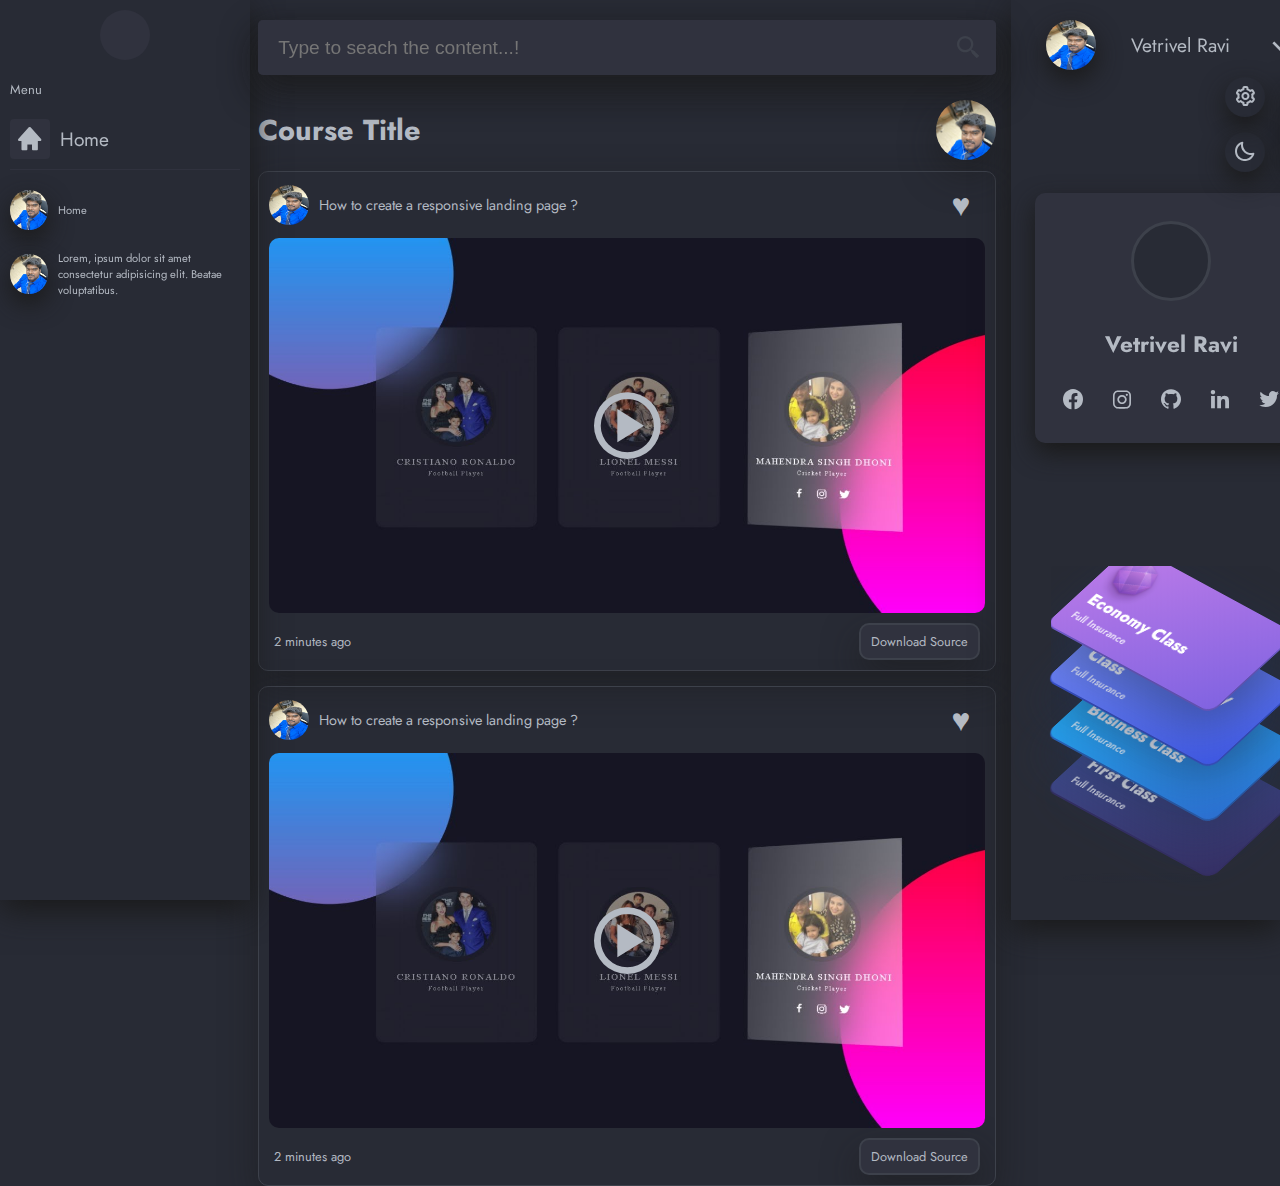
==== commit 683b6132: "Chaanges : UI Updated" ====
--- a/index.html
+++ b/index.html
@@ -7,11 +7,7 @@
     <title>CodeWithVetri</title>
     <link rel="shortcut icon" href="favicon.ico" type="image/x-icon" />
     <!-- Box-Icons -->
-
-    <head>
-        <link rel="stylesheet" href="https://cdn.jsdelivr.net/npm/boxicons@latest/css/boxicons.min.css" />
-    </head>
-
+    <link rel="stylesheet" href="https://cdn.jsdelivr.net/npm/boxicons@latest/css/boxicons.min.css" />
     <!-- custom styles -->
     <link rel="stylesheet" href="./assets/css/main/styles.css" />
     <link rel="stylesheet" href="./assets/css/styleSwitcher.css" />
@@ -160,6 +156,55 @@
                     </div>
                 </div>
                 <div class="menuContaier"></div>
+                <div class="trainerCard">
+                    <div class="imageBox">
+                        <img src="./assets/img/Vetri.jp" alt="" srcset="">
+                    </div>
+                    <div class="textBox">
+                        <h3>Vetrivel Ravi</h3>
+                    </div>
+                    <div class="socialBox">
+                        <i class='bx bxl-facebook-circle'></i>
+                        <i class='bx bxl-instagram'></i>
+                        <i class='bx bxl-github'></i>
+                        <i class='bx bxl-linkedin'></i>
+                        <i class='bx bxl-twitter'></i>
+                    </div>
+                </div>
+
+                <div class="categoryCard">
+                    <div class="tariffCards">
+                        <a href="#">
+                            <div class="economy">
+                                <img src="[data-uri]"
+                                    alt="Economy" height="74">
+                                <h3>Economy Class</h3>
+                                <span>Full Insurance</span>
+                            </div>
+                        </a>
+                        <a href="#"></a>
+                        <div class="premiumeconomy">
+                            <img src="[data-uri]"
+                                alt="Premium Economy" height="74">
+                            <h3>Premium Economy Class</h3>
+                            <span>Full Insurance</span>
+                        </div></a>
+                        <a href="#"></a>
+                        <div class="business">
+                            <img src="[data-uri]"
+                                alt="Business" height="74">
+                            <h3>Business Class</h3>
+                            <span>Full Insurance</span>
+                        </div></a>
+                        <a href="#"></a>
+                        <div class="first">
+                            <img src="[data-uri]"
+                                alt="First" height="74">
+                            <h3>First Class</h3>
+                            <span>Full Insurance</span>
+                        </div></a>
+                    </div>
+                </div>
             </div>
 
         </div>
--- a/assets/css/main/styles.css
+++ b/assets/css/main/styles.css
@@ -1,7 +1,12 @@
-@import url("https://fonts.googleapis.com/css2?family=Poppins:ital,wght@0,100;0,200;0,300;0,400;0,500;0,600;0,700;0,800;0,900;1,100;1,200;1,300;1,400;1,500;1,600;1,700;1,800;1,900&display=swap");
+@import url("https://fonts.googleapis.com/css?family=DM+Sans:400,500|Jost:400,500,600&display=swap");
+* {
+  -webkit-box-sizing: border-box;
+          box-sizing: border-box;
+}
+
 :root {
   font-size: 16px;
-  font-family: "Poppins", sans-serif;
+  font-family: "Jost", sans-serif;
   --background: #282b35;
   --card: #30323e;
   --shadow: #1a1a1a;
@@ -118,6 +123,7 @@
 @media screen and (max-width: 900px) {
   .container .leftSide_container {
     min-width: 200px;
+    left: 0;
   }
 }
 
@@ -738,8 +744,21 @@
 
 .container .rightSide_container .rightNav {
   margin-top: 20px;
-  height: 100%;
+  height: 100vh;
   width: 320px;
+  display: -webkit-box;
+  display: -ms-flexbox;
+  display: flex;
+  -webkit-box-pack: justify;
+      -ms-flex-pack: justify;
+          justify-content: space-between;
+  -webkit-box-align: center;
+      -ms-flex-align: center;
+          align-items: center;
+  -webkit-box-orient: vertical;
+  -webkit-box-direction: normal;
+      -ms-flex-direction: column;
+          flex-direction: column;
 }
 
 @media screen and (max-width: 900px) {
@@ -830,6 +849,8 @@
           animation-name: menuOpen;
   -webkit-animation-duration: 0.5s;
           animation-duration: 0.5s;
+  position: absolute;
+  margin-top: 20%;
 }
 
 @-webkit-keyframes menuOpen {
@@ -852,6 +873,250 @@
 
 .container .rightSide_container .rightNav .menuContaier.active {
   display: block;
+}
+
+.container .rightSide_container .rightNav .trainerCard {
+  width: 85%;
+  height: 250px;
+  background: var(--card);
+  border-radius: 10px;
+  display: -webkit-box;
+  display: -ms-flexbox;
+  display: flex;
+  -webkit-box-orient: vertical;
+  -webkit-box-direction: normal;
+      -ms-flex-direction: column;
+          flex-direction: column;
+  -webkit-box-align: center;
+      -ms-flex-align: center;
+          align-items: center;
+  -webkit-box-pack: space-evenly;
+      -ms-flex-pack: space-evenly;
+          justify-content: space-evenly;
+  cursor: pointer;
+  -webkit-box-shadow: 0px 10px 25px var(--shadow);
+          box-shadow: 0px 10px 25px var(--shadow);
+}
+
+@media screen and (max-width: 900px) {
+  .container .rightSide_container .rightNav .trainerCard {
+    height: 200px;
+  }
+}
+
+@media screen and (max-width: 700px) {
+  .container .rightSide_container .rightNav .trainerCard {
+    height: 200px;
+  }
+}
+
+@media screen and (max-width: 500px) {
+  .container .rightSide_container .rightNav .trainerCard {
+    height: 200px;
+  }
+}
+
+.container .rightSide_container .rightNav .trainerCard .imageBox {
+  width: 80px;
+  height: 80px;
+  background: var(--background);
+  border-radius: 50%;
+  border: 3px solid var(--highligh);
+}
+
+.container .rightSide_container .rightNav .trainerCard .textBox {
+  color: var(--text);
+  font-size: 1.2rem;
+}
+
+.container .rightSide_container .rightNav .trainerCard .textBox h3 {
+  margin: 0;
+  padding: 0;
+}
+
+.container .rightSide_container .rightNav .trainerCard .socialBox i {
+  margin: 0 10px;
+  font-size: 1.5rem;
+  color: var(--text);
+  -webkit-transition: all 0.3s ease-in-out;
+  transition: all 0.3s ease-in-out;
+}
+
+.container .rightSide_container .rightNav .trainerCard .socialBox i:hover:nth-child(1) {
+  -webkit-transform: scale(1.5);
+          transform: scale(1.5);
+  color: #3b5998;
+  text-shadow: 0 0 15px #3b5998, 0 0 30px #3b5998, 0 0 40px #3b5998;
+}
+
+.container .rightSide_container .rightNav .trainerCard .socialBox i:hover:nth-child(2) {
+  -webkit-transform: scale(1.5);
+          transform: scale(1.5);
+  background: linear-gradient(45deg, #405de6, #5851db, #833ab4, #791f52, #e1306c, #fd1d1d);
+  -webkit-text-fill-color: transparent;
+  -webkit-background-clip: text;
+  text-shadow: 0 0 15px #e1306c, 0 0 30px #e1306c, 0 0 40px #e1306c;
+}
+
+.container .rightSide_container .rightNav .trainerCard .socialBox i:hover:nth-child(3) {
+  -webkit-transform: scale(1.5);
+          transform: scale(1.5);
+  color: #fafafa;
+  text-shadow: 0 0 15px #fafafa, 0 0 30px #fafafa, 0 0 40px #fafafa;
+}
+
+.container .rightSide_container .rightNav .trainerCard .socialBox i:hover:nth-child(4) {
+  -webkit-transform: scale(1.5);
+          transform: scale(1.5);
+  color: #0e76a8;
+  text-shadow: 0 0 15px #0e76a8, 0 0 30px #0e76a8, 0 0 40px #0e76a8;
+}
+
+.container .rightSide_container .rightNav .trainerCard .socialBox i:hover:nth-child(5) {
+  -webkit-transform: scale(1.5);
+          transform: scale(1.5);
+  color: #00acee;
+  text-shadow: 0 0 15px #00acee, 0 0 30px #00acee, 0 0 40px #00acee;
+}
+
+.container .rightSide_container .rightNav .categoryCard {
+  margin-bottom: 20%;
+}
+
+@media screen and (max-width: 900px) {
+  .container .rightSide_container .rightNav .categoryCard {
+    margin-bottom: 24%;
+  }
+}
+
+@media screen and (max-width: 700px) {
+  .container .rightSide_container .rightNav .categoryCard {
+    margin-bottom: 24%;
+  }
+}
+
+@media screen and (max-width: 500px) {
+  .container .rightSide_container .rightNav .categoryCard {
+    margin-bottom: 24%;
+  }
+}
+
+.container .rightSide_container .rightNav .categoryCard .tariffCards {
+  -webkit-user-select: none;
+     -moz-user-select: none;
+      -ms-user-select: none;
+          user-select: none;
+  -webkit-transform: translate3d(0, 0, 0);
+          transform: translate3d(0, 0, 0);
+  -webkit-transform-style: preserve-3d;
+          transform-style: preserve-3d;
+}
+
+.container .rightSide_container .rightNav .categoryCard .tariffCards::after {
+  position: absolute;
+  bottom: -27px;
+  left: 5%;
+  content: "";
+  width: 65%;
+  height: 10px;
+  border-radius: 100%;
+  background-image: radial-gradient(rgba(34, 50, 84, 0.04), rgba(34, 50, 84, 0));
+}
+
+.container .rightSide_container .rightNav .categoryCard .tariffCards div {
+  position: relative;
+  width: 240px;
+  height: 125px;
+  border-radius: 12px;
+  color: #fff;
+  -webkit-transform: rotateX(45deg) rotateY(-15deg) rotate(45deg);
+          transform: rotateX(45deg) rotateY(-15deg) rotate(45deg);
+  -webkit-transition: all 0.4s ease;
+  transition: all 0.4s ease;
+  overflow: hidden;
+  cursor: pointer;
+}
+
+.container .rightSide_container .rightNav .categoryCard .tariffCards div::after {
+  position: absolute;
+  top: -70px;
+  left: 0;
+  content: "";
+  width: 200%;
+  height: 200%;
+  background-image: linear-gradient(60deg, rgba(255, 255, 255, 0) 20%, rgba(255, 255, 255, 0.1), rgba(255, 255, 255, 0) 80%);
+  -webkit-transform: translateX(-100%);
+          transform: translateX(-100%);
+}
+
+.container .rightSide_container .rightNav .categoryCard .tariffCards div img {
+  margin-top: 5px;
+  pointer-events: none;
+}
+
+.container .rightSide_container .rightNav .categoryCard .tariffCards div h3 {
+  position: absolute;
+  bottom: 15px;
+  left: 15px;
+  font-size: 20px;
+  font-weight: 800;
+}
+
+.container .rightSide_container .rightNav .categoryCard .tariffCards div span {
+  position: absolute;
+  font-weight: 700;
+  bottom: 15px;
+  left: 15px;
+  font-size: 12px;
+  font-weight: 600;
+  opacity: 0.8;
+}
+
+.container .rightSide_container .rightNav .categoryCard .tariffCards div.economy {
+  margin-top: 0;
+  z-index: 3;
+  background-color: #8063e1;
+  background-image: linear-gradient(135deg, #bd7be8, #8063e1);
+  -webkit-box-shadow: 20px 20px 60px rgba(34, 50, 84, 0.5), 1px 1px 0px 1px #8063e1;
+          box-shadow: 20px 20px 60px rgba(34, 50, 84, 0.5), 1px 1px 0px 1px #8063e1;
+}
+
+.container .rightSide_container .rightNav .categoryCard .tariffCards div.premiumeconomy {
+  margin-top: -70px;
+  z-index: 2;
+  background-color: #3f58e3;
+  background-image: linear-gradient(135deg, #7f94fc, #3f58e3);
+  -webkit-box-shadow: 20px 20px 60px rgba(34, 50, 84, 0.5), 1px 1px 0px 1px #3f58e3;
+          box-shadow: 20px 20px 60px rgba(34, 50, 84, 0.5), 1px 1px 0px 1px #3f58e3;
+}
+
+.container .rightSide_container .rightNav .categoryCard .tariffCards div.business {
+  margin-top: -70px;
+  z-index: 1;
+  background-color: #2c6fd1;
+  background-image: linear-gradient(135deg, #21bbfe, #2c6fd1);
+  -webkit-box-shadow: 20px 20px 60px rgba(34, 50, 84, 0.5), 1px 1px 0px 1px #2c6fd1;
+          box-shadow: 20px 20px 60px rgba(34, 50, 84, 0.5), 1px 1px 0px 1px #2c6fd1;
+}
+
+.container .rightSide_container .rightNav .categoryCard .tariffCards div.first {
+  margin-top: -70px;
+  background-color: #352f64;
+  background-image: linear-gradient(135deg, #415197, #352f64);
+  -webkit-box-shadow: 5px 5px 60px rgba(34, 50, 84, 0.1), 1px 1px 0px 1px #352f64;
+          box-shadow: 5px 5px 60px rgba(34, 50, 84, 0.1), 1px 1px 0px 1px #352f64;
+}
+
+.container .rightSide_container .rightNav .categoryCard .tariffCards div:hover {
+  -webkit-transform: rotateX(30deg) rotateY(-15deg) rotate(30deg) translate(-25px, 50px);
+          transform: rotateX(30deg) rotateY(-15deg) rotate(30deg) translate(-25px, 50px);
+}
+
+.container .rightSide_container .rightNav .categoryCard .tariffCards div:hover::after {
+  -webkit-transform: translateX(100%);
+          transform: translateX(100%);
+  -webkit-transition: all 1.2s ease-in-out;
+  transition: all 1.2s ease-in-out;
 }
 
 .videoModal {
@@ -864,6 +1129,9 @@
   width: 100%;
   overflow: auto;
   background: rgba(var(--shadow-primary), 0.5);
+  -webkit-box-align: center;
+      -ms-flex-align: center;
+          align-items: center;
 }
 
 .videoModal .modalContent {
@@ -957,7 +1225,6 @@
 }
 
 .menuIcon {
-  position: absolute;
   top: 0;
   display: none;
   right: 0;
@@ -967,6 +1234,7 @@
           justify-content: flex-end;
   margin: 30px 15px 0px 0px;
   height: 50px;
+  position: fixed;
 }
 
 @media screen and (max-width: 900px) {
@@ -987,9 +1255,9 @@
 }
 
 .leftMenuIcon {
+  position: fixed;
   margin: 0px 0px 30px 15px;
   left: 0;
-  position: absolute;
   top: 0;
   display: none;
   margin-top: 4%;
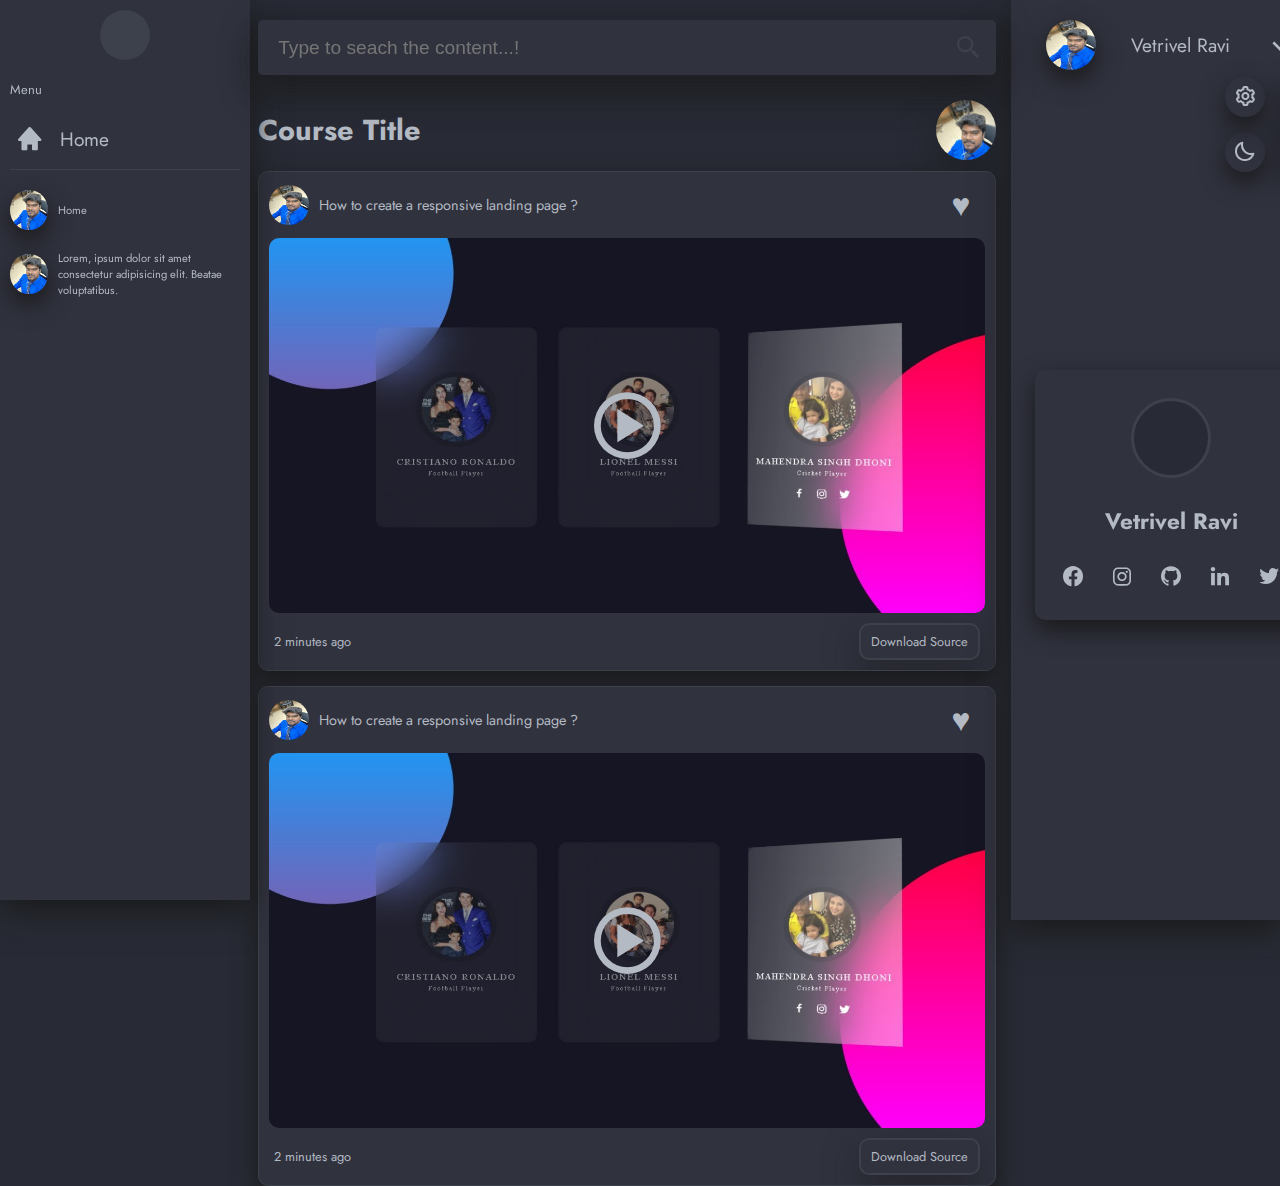
==== commit be7a2159: "Changes: Updated in UI" ====
--- a/index.html
+++ b/index.html
@@ -173,37 +173,7 @@
                 </div>
 
                 <div class="categoryCard">
-                    <div class="tariffCards">
-                        <a href="#">
-                            <div class="economy">
-                                <img src="[data-uri]"
-                                    alt="Economy" height="74">
-                                <h3>Economy Class</h3>
-                                <span>Full Insurance</span>
-                            </div>
-                        </a>
-                        <a href="#"></a>
-                        <div class="premiumeconomy">
-                            <img src="[data-uri]"
-                                alt="Premium Economy" height="74">
-                            <h3>Premium Economy Class</h3>
-                            <span>Full Insurance</span>
-                        </div></a>
-                        <a href="#"></a>
-                        <div class="business">
-                            <img src="[data-uri]"
-                                alt="Business" height="74">
-                            <h3>Business Class</h3>
-                            <span>Full Insurance</span>
-                        </div></a>
-                        <a href="#"></a>
-                        <div class="first">
-                            <img src="[data-uri]"
-                                alt="First" height="74">
-                            <h3>First Class</h3>
-                            <span>Full Insurance</span>
-                        </div></a>
-                    </div>
+
                 </div>
             </div>
 
--- a/assets/css/main/styles.css
+++ b/assets/css/main/styles.css
@@ -83,7 +83,7 @@
   -webkit-box-direction: normal;
       -ms-flex-direction: column;
           flex-direction: column;
-  background: var(--background);
+  background: var(--card);
   -webkit-box-shadow: 0 10px 30px var(--shadow);
           box-shadow: 0 10px 30px var(--shadow);
   min-height: 100vh;
@@ -156,13 +156,13 @@
 .container .leftSide_container .navigation .logo_container .logo {
   width: 50px;
   height: 50px;
-  background: var(--card);
+  background: var(--highligh);
   border-radius: 50%;
 }
 
 .container .leftSide_container .navigation .home_menu_container {
   margin: 10px 0px;
-  border-bottom: 1px solid var(--card);
+  border-bottom: 1px solid var(--highligh);
 }
 
 .container .leftSide_container .navigation .home_menu_container ul li {
@@ -499,6 +499,7 @@
 }
 
 .container .main .courseContainer {
+  background: var(--card);
   min-height: 500px;
   display: -webkit-box;
   display: -ms-flexbox;
@@ -514,8 +515,8 @@
   margin-top: 0;
   border: 1px solid var(--highligh);
   border-radius: 10px;
-  -webkit-box-shadow: 0px 15px 35px rgba(var(--shadow-primary), 0.5);
-          box-shadow: 0px 15px 35px rgba(var(--shadow-primary), 0.5);
+  -webkit-box-shadow: 0px 10px 25px var(--shadow);
+          box-shadow: 0px 10px 25px var(--shadow);
   overflow: hidden;
 }
 
@@ -694,7 +695,7 @@
   display: -webkit-box;
   display: -ms-flexbox;
   display: flex;
-  background: var(--background);
+  background: var(--card);
   -webkit-box-shadow: 0 10px 30px var(--shadow);
           box-shadow: 0 10px 30px var(--shadow);
   min-height: 100vh;
@@ -955,6 +956,7 @@
   background: linear-gradient(45deg, #405de6, #5851db, #833ab4, #791f52, #e1306c, #fd1d1d);
   -webkit-text-fill-color: transparent;
   -webkit-background-clip: text;
+  background-clip: text;
   text-shadow: 0 0 15px #e1306c, 0 0 30px #e1306c, 0 0 40px #e1306c;
 }
 
@@ -977,146 +979,6 @@
           transform: scale(1.5);
   color: #00acee;
   text-shadow: 0 0 15px #00acee, 0 0 30px #00acee, 0 0 40px #00acee;
-}
-
-.container .rightSide_container .rightNav .categoryCard {
-  margin-bottom: 20%;
-}
-
-@media screen and (max-width: 900px) {
-  .container .rightSide_container .rightNav .categoryCard {
-    margin-bottom: 24%;
-  }
-}
-
-@media screen and (max-width: 700px) {
-  .container .rightSide_container .rightNav .categoryCard {
-    margin-bottom: 24%;
-  }
-}
-
-@media screen and (max-width: 500px) {
-  .container .rightSide_container .rightNav .categoryCard {
-    margin-bottom: 24%;
-  }
-}
-
-.container .rightSide_container .rightNav .categoryCard .tariffCards {
-  -webkit-user-select: none;
-     -moz-user-select: none;
-      -ms-user-select: none;
-          user-select: none;
-  -webkit-transform: translate3d(0, 0, 0);
-          transform: translate3d(0, 0, 0);
-  -webkit-transform-style: preserve-3d;
-          transform-style: preserve-3d;
-}
-
-.container .rightSide_container .rightNav .categoryCard .tariffCards::after {
-  position: absolute;
-  bottom: -27px;
-  left: 5%;
-  content: "";
-  width: 65%;
-  height: 10px;
-  border-radius: 100%;
-  background-image: radial-gradient(rgba(34, 50, 84, 0.04), rgba(34, 50, 84, 0));
-}
-
-.container .rightSide_container .rightNav .categoryCard .tariffCards div {
-  position: relative;
-  width: 240px;
-  height: 125px;
-  border-radius: 12px;
-  color: #fff;
-  -webkit-transform: rotateX(45deg) rotateY(-15deg) rotate(45deg);
-          transform: rotateX(45deg) rotateY(-15deg) rotate(45deg);
-  -webkit-transition: all 0.4s ease;
-  transition: all 0.4s ease;
-  overflow: hidden;
-  cursor: pointer;
-}
-
-.container .rightSide_container .rightNav .categoryCard .tariffCards div::after {
-  position: absolute;
-  top: -70px;
-  left: 0;
-  content: "";
-  width: 200%;
-  height: 200%;
-  background-image: linear-gradient(60deg, rgba(255, 255, 255, 0) 20%, rgba(255, 255, 255, 0.1), rgba(255, 255, 255, 0) 80%);
-  -webkit-transform: translateX(-100%);
-          transform: translateX(-100%);
-}
-
-.container .rightSide_container .rightNav .categoryCard .tariffCards div img {
-  margin-top: 5px;
-  pointer-events: none;
-}
-
-.container .rightSide_container .rightNav .categoryCard .tariffCards div h3 {
-  position: absolute;
-  bottom: 15px;
-  left: 15px;
-  font-size: 20px;
-  font-weight: 800;
-}
-
-.container .rightSide_container .rightNav .categoryCard .tariffCards div span {
-  position: absolute;
-  font-weight: 700;
-  bottom: 15px;
-  left: 15px;
-  font-size: 12px;
-  font-weight: 600;
-  opacity: 0.8;
-}
-
-.container .rightSide_container .rightNav .categoryCard .tariffCards div.economy {
-  margin-top: 0;
-  z-index: 3;
-  background-color: #8063e1;
-  background-image: linear-gradient(135deg, #bd7be8, #8063e1);
-  -webkit-box-shadow: 20px 20px 60px rgba(34, 50, 84, 0.5), 1px 1px 0px 1px #8063e1;
-          box-shadow: 20px 20px 60px rgba(34, 50, 84, 0.5), 1px 1px 0px 1px #8063e1;
-}
-
-.container .rightSide_container .rightNav .categoryCard .tariffCards div.premiumeconomy {
-  margin-top: -70px;
-  z-index: 2;
-  background-color: #3f58e3;
-  background-image: linear-gradient(135deg, #7f94fc, #3f58e3);
-  -webkit-box-shadow: 20px 20px 60px rgba(34, 50, 84, 0.5), 1px 1px 0px 1px #3f58e3;
-          box-shadow: 20px 20px 60px rgba(34, 50, 84, 0.5), 1px 1px 0px 1px #3f58e3;
-}
-
-.container .rightSide_container .rightNav .categoryCard .tariffCards div.business {
-  margin-top: -70px;
-  z-index: 1;
-  background-color: #2c6fd1;
-  background-image: linear-gradient(135deg, #21bbfe, #2c6fd1);
-  -webkit-box-shadow: 20px 20px 60px rgba(34, 50, 84, 0.5), 1px 1px 0px 1px #2c6fd1;
-          box-shadow: 20px 20px 60px rgba(34, 50, 84, 0.5), 1px 1px 0px 1px #2c6fd1;
-}
-
-.container .rightSide_container .rightNav .categoryCard .tariffCards div.first {
-  margin-top: -70px;
-  background-color: #352f64;
-  background-image: linear-gradient(135deg, #415197, #352f64);
-  -webkit-box-shadow: 5px 5px 60px rgba(34, 50, 84, 0.1), 1px 1px 0px 1px #352f64;
-          box-shadow: 5px 5px 60px rgba(34, 50, 84, 0.1), 1px 1px 0px 1px #352f64;
-}
-
-.container .rightSide_container .rightNav .categoryCard .tariffCards div:hover {
-  -webkit-transform: rotateX(30deg) rotateY(-15deg) rotate(30deg) translate(-25px, 50px);
-          transform: rotateX(30deg) rotateY(-15deg) rotate(30deg) translate(-25px, 50px);
-}
-
-.container .rightSide_container .rightNav .categoryCard .tariffCards div:hover::after {
-  -webkit-transform: translateX(100%);
-          transform: translateX(100%);
-  -webkit-transition: all 1.2s ease-in-out;
-  transition: all 1.2s ease-in-out;
 }
 
 .videoModal {
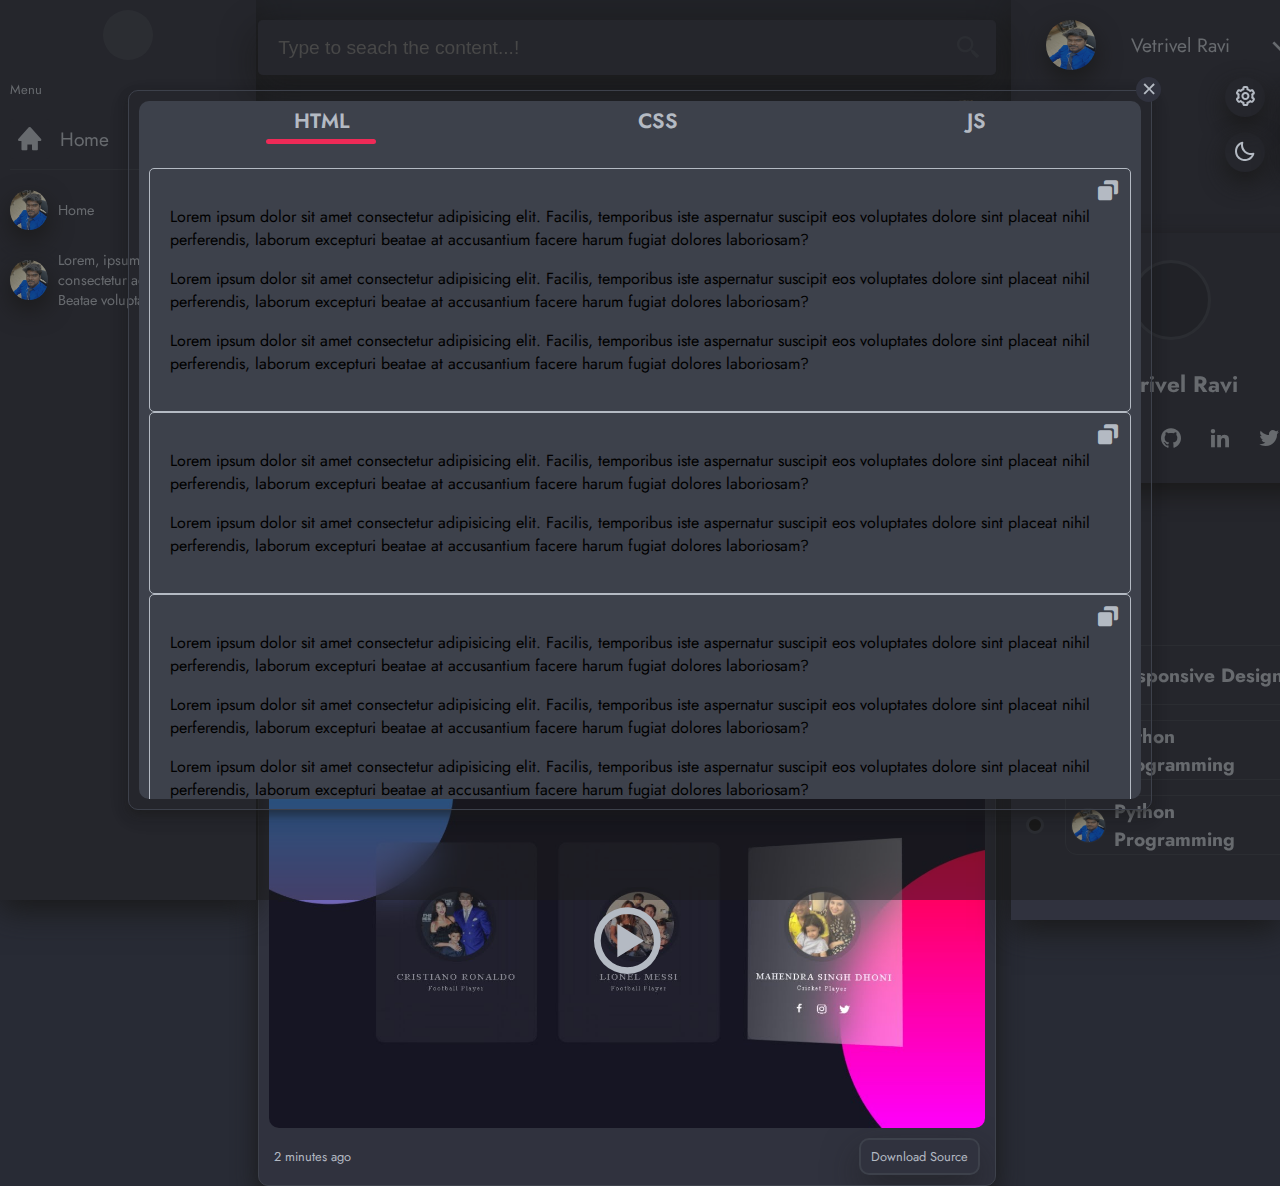
==== commit 4f760d23: "Changes : UI Updated" ====
--- a/index.html
+++ b/index.html
@@ -173,7 +173,32 @@
                 </div>
 
                 <div class="categoryCard">
-
+                    <div class="cardContainer">
+                        <div class="imageBox">
+                            <img src="./assets/img/Vetri.jpg" alt="" srcset="">
+                        </div>
+                        <div class="textBox">
+                            <h3>Responsive Designs</h3>
+                        </div>
+                    </div>
+
+                    <div class="cardContainer">
+                        <div class="imageBox">
+                            <img src="./assets/img/Vetri.jpg" alt="" srcset="">
+                        </div>
+                        <div class="textBox">
+                            <h3>Python Programming</h3>
+                        </div>
+                    </div>
+
+                    <div class="cardContainer">
+                        <div class="imageBox">
+                            <img src="./assets/img/Vetri.jpg" alt="" srcset="">
+                        </div>
+                        <div class="textBox">
+                            <h3>Python Programming</h3>
+                        </div>
+                    </div>
                 </div>
             </div>
 
@@ -189,6 +214,75 @@
                 <iframe src="https://www.youtube.com/embed/EkoFY28nF7k" title="YouTube video player" frameborder="0"
                     allow="accelerometer; autoplay; clipboard-write; encrypted-media; gyroscope; picture-in-picture"
                     allowfullscreen></iframe>
+            </div>
+        </div>
+    </div>
+
+    <div class="codeModal" id="codeModal">
+        <div class="codemodalContent">
+            <div class="modalcloseBtn">
+                <span class="closeButton">&times;</span>
+            </div>
+
+            <div class="mainCodeModalContent">
+                <ul>
+                    <li class="active">HTML</li>
+                    <li>CSS</li>
+                    <li>JS</li>
+                </ul>
+
+                <div class="codeContainer">
+                    <div class="codecontent">
+                        <div class="clipboard"><i class='bx bxs-copy'></i></div>
+                        <div class="codeText">
+
+
+                            <p>Lorem ipsum dolor sit amet consectetur adipisicing elit. Facilis, temporibus iste
+                                aspernatur suscipit eos voluptates dolore sint placeat nihil perferendis, laborum
+                                excepturi beatae at accusantium facere harum fugiat dolores laboriosam?</p>
+
+                            <p>Lorem ipsum dolor sit amet consectetur adipisicing elit. Facilis, temporibus iste
+                                aspernatur suscipit eos voluptates dolore sint placeat nihil perferendis, laborum
+                                excepturi beatae at accusantium facere harum fugiat dolores laboriosam?</p>
+
+                            <p>Lorem ipsum dolor sit amet consectetur adipisicing elit. Facilis, temporibus iste
+                                aspernatur suscipit eos voluptates dolore sint placeat nihil perferendis, laborum
+                                excepturi beatae at accusantium facere harum fugiat dolores laboriosam?</p>
+                        </div>
+                    </div>
+
+                    <div class="codecontent">
+                        <div class="clipboard"><i class='bx bxs-copy'></i></div>
+                        <div class="codeText">
+                            <p>Lorem ipsum dolor sit amet consectetur adipisicing elit. Facilis, temporibus iste
+                                aspernatur suscipit eos voluptates dolore sint placeat nihil perferendis, laborum
+                                excepturi beatae at accusantium facere harum fugiat dolores laboriosam?</p>
+
+                            <p>Lorem ipsum dolor sit amet consectetur adipisicing elit. Facilis, temporibus iste
+                                aspernatur suscipit eos voluptates dolore sint placeat nihil perferendis, laborum
+                                excepturi beatae at accusantium facere harum fugiat dolores laboriosam?</p>
+                        </div>
+                    </div>
+
+                    <div class="codecontent">
+                        <div class="clipboard"><i class='bx bxs-copy'></i></div>
+                        <div class="codeText">
+
+
+                            <p>Lorem ipsum dolor sit amet consectetur adipisicing elit. Facilis, temporibus iste
+                                aspernatur suscipit eos voluptates dolore sint placeat nihil perferendis, laborum
+                                excepturi beatae at accusantium facere harum fugiat dolores laboriosam?</p>
+
+                            <p>Lorem ipsum dolor sit amet consectetur adipisicing elit. Facilis, temporibus iste
+                                aspernatur suscipit eos voluptates dolore sint placeat nihil perferendis, laborum
+                                excepturi beatae at accusantium facere harum fugiat dolores laboriosam?</p>
+
+                            <p>Lorem ipsum dolor sit amet consectetur adipisicing elit. Facilis, temporibus iste
+                                aspernatur suscipit eos voluptates dolore sint placeat nihil perferendis, laborum
+                                excepturi beatae at accusantium facere harum fugiat dolores laboriosam?</p>
+                        </div>
+                    </div>
+                </div>
             </div>
         </div>
     </div>
--- a/assets/css/main/styles.css
+++ b/assets/css/main/styles.css
@@ -74,8 +74,8 @@
 .container .leftSide_container {
   position: fixed;
   width: 20%;
-  max-width: 250px;
-  min-width: 150px;
+  max-width: 275px;
+  min-width: 200px;
   display: -webkit-box;
   display: -ms-flexbox;
   display: flex;
@@ -122,7 +122,7 @@
 
 @media screen and (max-width: 900px) {
   .container .leftSide_container {
-    min-width: 200px;
+    min-width: 225px;
     left: 0;
   }
 }
@@ -286,7 +286,7 @@
   text-align: left;
   margin-left: 10px;
   color: var(--text);
-  font-size: 0.7rem;
+  font-size: 0.9rem;
   width: 100%;
   margin-right: 10px;
 }
@@ -981,6 +981,273 @@
   text-shadow: 0 0 15px #00acee, 0 0 30px #00acee, 0 0 40px #00acee;
 }
 
+.container .rightSide_container .rightNav .categoryCard {
+  margin-left: 30px;
+  margin-bottom: 50px;
+  width: 90%;
+  padding: 0 20px 0 30px;
+  margin-right: 15px;
+}
+
+@media screen and (max-width: 700px) {
+  .container .rightSide_container .rightNav .categoryCard {
+    margin-bottom: 75px;
+  }
+}
+
+@media screen and (max-width: 550px) {
+  .container .rightSide_container .rightNav .categoryCard {
+    margin-bottom: 75px;
+  }
+}
+
+.container .rightSide_container .rightNav .categoryCard .cardContainer {
+  cursor: pointer;
+  background: var(--card);
+  padding: 0px 5px;
+  border: 1px solid var(--highligh);
+  position: relative;
+  height: 60px;
+  margin-bottom: 15px;
+  border-radius: 2px 12px 2px 12px;
+  -webkit-transition: all 0.3s ease-in-out;
+  transition: all 0.3s ease-in-out;
+  display: -webkit-box;
+  display: -ms-flexbox;
+  display: flex;
+  -webkit-box-align: center;
+      -ms-flex-align: center;
+          align-items: center;
+  -webkit-box-pack: justify;
+      -ms-flex-pack: justify;
+          justify-content: space-between;
+}
+
+.container .rightSide_container .rightNav .categoryCard .cardContainer::before {
+  content: "";
+  display: block;
+  width: 12px;
+  height: 12px;
+  border-radius: 50%;
+  background: var(--shadow);
+  border: 3px solid var(--highligh);
+  position: absolute;
+  left: -40px;
+  top: 20px;
+  -webkit-transition: all 0.3s ease-in-out;
+  transition: all 0.3s ease-in-out;
+}
+
+.container .rightSide_container .rightNav .categoryCard .cardContainer:hover {
+  -webkit-box-shadow: 0px 5px 20px var(--shadow);
+          box-shadow: 0px 5px 20px var(--shadow);
+}
+
+.container .rightSide_container .rightNav .categoryCard .cardContainer:hover::before {
+  background: var(--primary-color);
+}
+
+.container .rightSide_container .rightNav .categoryCard .cardContainer .imageBox {
+  width: 35px;
+  height: 35px;
+  background: var(--card);
+  border-radius: 50%;
+  border: 1px solid var(--highligh);
+  overflow: hidden;
+}
+
+.container .rightSide_container .rightNav .categoryCard .cardContainer .imageBox img {
+  width: 100%;
+  height: 100%;
+}
+
+.container .rightSide_container .rightNav .categoryCard .cardContainer .textBox {
+  color: var(--text);
+  width: 81%;
+}
+
+.container .rightSide_container .rightNav .categoryCard .cardContainer .textBox h3 {
+  margin: 0;
+  padding: 0;
+  font-size: 1.2rem;
+  text-align: left;
+}
+
+.codeModal {
+  display: -webkit-box;
+  display: -ms-flexbox;
+  display: flex;
+  position: fixed;
+  z-index: 10;
+  left: 0;
+  top: 0;
+  height: 100%;
+  width: 100%;
+  overflow: auto;
+  background: rgba(var(--shadow-primary), 0.5);
+  -webkit-box-align: center;
+      -ms-flex-align: center;
+          align-items: center;
+}
+
+.codeModal .codemodalContent {
+  position: relative;
+  margin: 3% auto;
+  padding: 10px;
+  width: 80%;
+  height: 80%;
+  -webkit-box-shadow: 0 5px 8px 0 rgba(var(--shadow-primary), 0.5), 0 7px 20px 0 rgba(var(--shadow-primary), 0.12);
+          box-shadow: 0 5px 8px 0 rgba(var(--shadow-primary), 0.5), 0 7px 20px 0 rgba(var(--shadow-primary), 0.12);
+  border-radius: 10px;
+  border: 1px solid var(--highligh);
+  -webkit-animation-name: codemodalOpen;
+          animation-name: codemodalOpen;
+  -webkit-animation-duration: 1s;
+          animation-duration: 1s;
+}
+
+@-webkit-keyframes codemodalOpen {
+  from {
+    opacity: 0;
+  }
+  to {
+    opacity: 1;
+  }
+}
+
+@keyframes codemodalOpen {
+  from {
+    opacity: 0;
+  }
+  to {
+    opacity: 1;
+  }
+}
+
+.codeModal .modalcloseBtn {
+  position: absolute;
+  z-index: 1;
+  top: -2%;
+  right: -1%;
+  height: 25px;
+  width: 25px;
+  background: var(--card);
+  -webkit-box-pack: center;
+      -ms-flex-pack: center;
+          justify-content: center;
+  display: -webkit-box;
+  display: -ms-flexbox;
+  display: flex;
+  -webkit-box-align: center;
+      -ms-flex-align: center;
+          align-items: center;
+  padding: 4px;
+  border-radius: 50%;
+  cursor: pointer;
+  -webkit-transition: all 0.3s ease-in-out;
+  transition: all 0.3s ease-in-out;
+}
+
+.codeModal .modalcloseBtn:hover {
+  background: var(--highligh);
+}
+
+.codeModal .modalcloseBtn .closeButton {
+  color: var(--text);
+  float: right;
+  font-size: 1.5rem;
+  margin-top: -6px;
+}
+
+.codeModal .modalcloseBtn .closeButton:hover,
+.codeModal .modalcloseBtn .closeButton :focus {
+  color: var(--white);
+  text-decoration: none;
+}
+
+.codeModal .mainCodeModalContent {
+  background: var(--highligh);
+  border-radius: 10px;
+  padding: 5px 10px;
+  width: 100%;
+  height: 100%;
+  overflow: hidden;
+  overflow-y: scroll;
+}
+
+.codeModal .mainCodeModalContent::-webkit-scrollbar {
+  width: 0.25rem;
+  height: 0.5rem;
+}
+
+.codeModal .mainCodeModalContent::-webkit-scrollbar-track {
+  background: var(--card);
+}
+
+.codeModal .mainCodeModalContent::-webkit-scrollbar-thumb {
+  background: var(--text);
+}
+
+.codeModal .mainCodeModalContent ul {
+  display: -webkit-box;
+  display: -ms-flexbox;
+  display: flex;
+  -ms-flex-pack: distribute;
+      justify-content: space-around;
+  margin-bottom: 2rem;
+}
+
+.codeModal .mainCodeModalContent ul li {
+  font-size: 1.3rem;
+  font-weight: 600;
+  color: var(--text);
+  cursor: pointer;
+  position: relative;
+}
+
+.codeModal .mainCodeModalContent ul li::after {
+  content: "";
+  position: absolute;
+  bottom: -25%;
+  left: -50%;
+  width: 0%;
+  height: 5px;
+  background: var(--primary-color);
+  border-radius: 30px;
+}
+
+.codeModal .mainCodeModalContent ul li.active::after {
+  width: 200%;
+}
+
+.codeModal .mainCodeModalContent .codeContainer .codecontent {
+  border: 1px solid var(--text);
+  border-radius: 5px;
+  position: relative;
+}
+
+.codeModal .mainCodeModalContent .codeContainer .codecontent .clipboard {
+  position: absolute;
+  right: 0;
+  padding: 10px;
+  cursor: pointer;
+}
+
+.codeModal .mainCodeModalContent .codeContainer .codecontent .clipboard i {
+  color: var(--text);
+  font-size: 1.5rem;
+  -webkit-transition: all 0.3s ease-in-out;
+  transition: all 0.3s ease-in-out;
+}
+
+.codeModal .mainCodeModalContent .codeContainer .codecontent .clipboard i:hover {
+  color: var(--white);
+}
+
+.codeModal .mainCodeModalContent .codeContainer .codecontent .codeText {
+  padding: 20px;
+}
+
 .videoModal {
   display: none;
   position: fixed;
@@ -1011,6 +1278,15 @@
           animation-duration: 1s;
 }
 
+@media screen and (max-width: 550px) {
+  .videoModal .modalContent {
+    margin: 0;
+    width: 100%;
+    -webkit-transform: rotate(90deg);
+            transform: rotate(90deg);
+  }
+}
+
 @-webkit-keyframes modalOpen {
   from {
     opacity: 0;
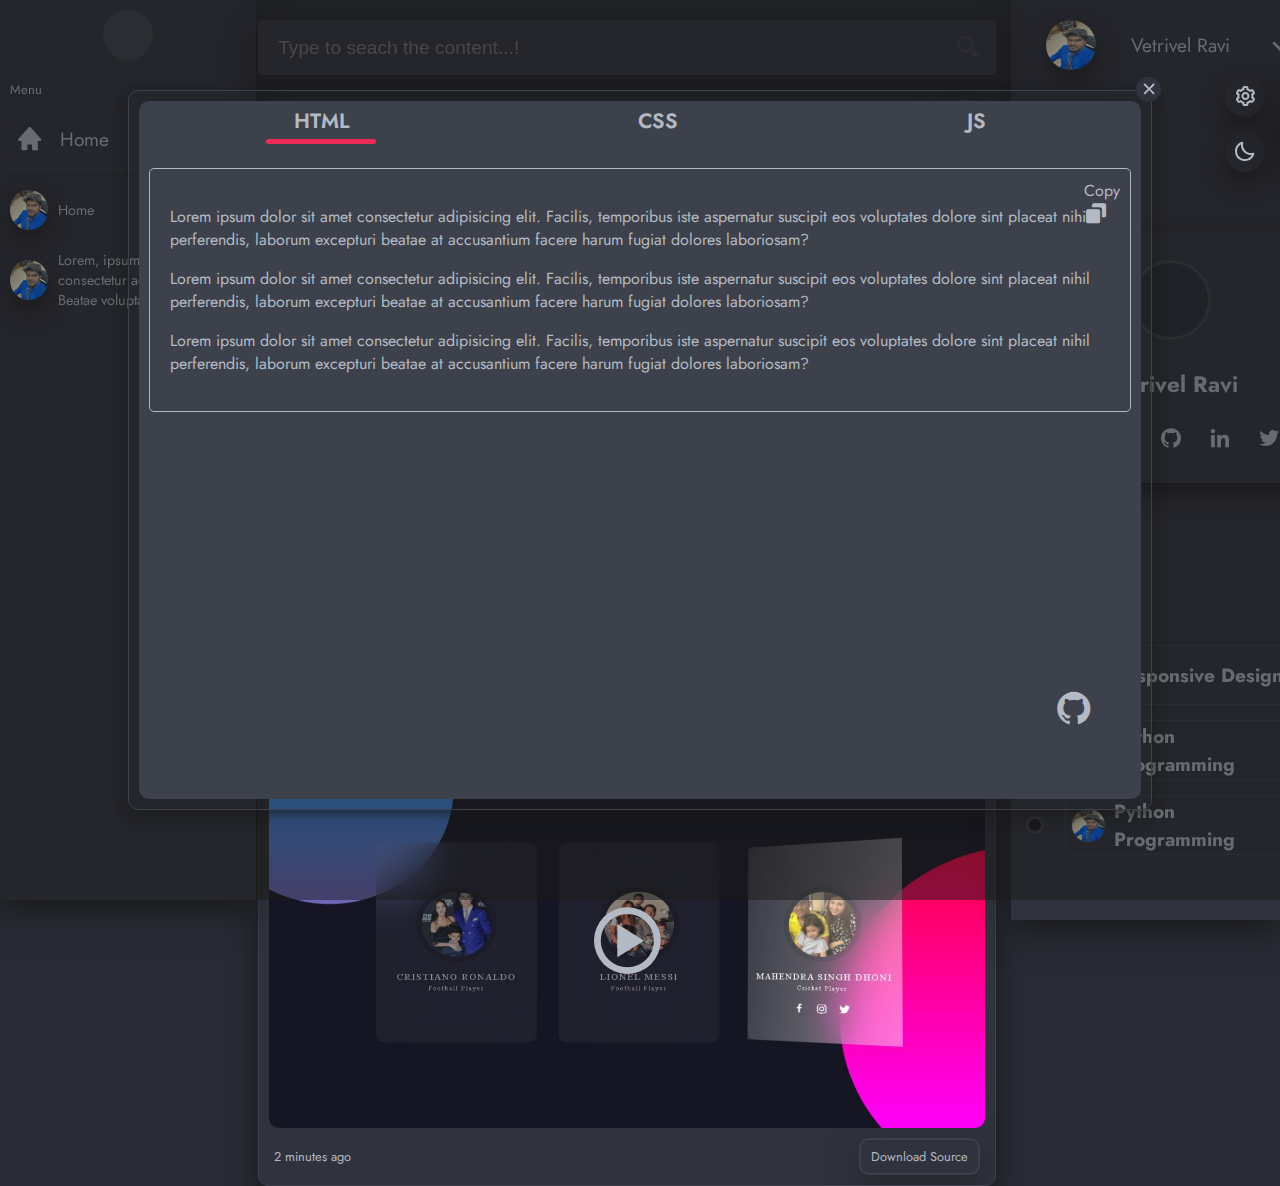
==== commit 51717a54: "Changes : UI Updated Code Modal" ====
--- a/index.html
+++ b/index.html
@@ -109,7 +109,7 @@
                 <div class="sourseCodeContaienr">
                     <div class="momentContainer">
                         <p>2 minutes ago</p>
-                        <a href="#" class="downloadButton"> Download Source</a>
+                        <a href="#" class="downloadButton" id="downloadSource"> Download Source</a>
                     </div>
                 </div>
             </div>
@@ -220,69 +220,78 @@
 
     <div class="codeModal" id="codeModal">
         <div class="codemodalContent">
-            <div class="modalcloseBtn">
+            <div class="modalcloseBtn" id="modalcloseBtn">
                 <span class="closeButton">&times;</span>
             </div>
 
             <div class="mainCodeModalContent">
-                <ul>
-                    <li class="active">HTML</li>
+                <ul class="tabs">
+                    <li>HTML</li>
                     <li>CSS</li>
                     <li>JS</li>
                 </ul>
 
                 <div class="codeContainer">
-                    <div class="codecontent">
+                    <div class="codecontent active" id="htmlContent">
+                        <div class="clipboard">
+                            <div class="tooltip">Copy</div><i class='bx bxs-copy'></i>
+                        </div>
+                        <div class="codeText">
+
+
+                            <p>Lorem ipsum dolor sit amet consectetur adipisicing elit. Facilis, temporibus iste
+                                aspernatur suscipit eos voluptates dolore sint placeat nihil perferendis, laborum
+                                excepturi beatae at accusantium facere harum fugiat dolores laboriosam?</p>
+
+                            <p>Lorem ipsum dolor sit amet consectetur adipisicing elit. Facilis, temporibus iste
+                                aspernatur suscipit eos voluptates dolore sint placeat nihil perferendis, laborum
+                                excepturi beatae at accusantium facere harum fugiat dolores laboriosam?</p>
+
+                            <p>Lorem ipsum dolor sit amet consectetur adipisicing elit. Facilis, temporibus iste
+                                aspernatur suscipit eos voluptates dolore sint placeat nihil perferendis, laborum
+                                excepturi beatae at accusantium facere harum fugiat dolores laboriosam?</p>
+                        </div>
+                    </div>
+
+                    <div class="codecontent" id="cssContent">
                         <div class="clipboard"><i class='bx bxs-copy'></i></div>
                         <div class="codeText">
-
-
-                            <p>Lorem ipsum dolor sit amet consectetur adipisicing elit. Facilis, temporibus iste
-                                aspernatur suscipit eos voluptates dolore sint placeat nihil perferendis, laborum
-                                excepturi beatae at accusantium facere harum fugiat dolores laboriosam?</p>
-
-                            <p>Lorem ipsum dolor sit amet consectetur adipisicing elit. Facilis, temporibus iste
-                                aspernatur suscipit eos voluptates dolore sint placeat nihil perferendis, laborum
-                                excepturi beatae at accusantium facere harum fugiat dolores laboriosam?</p>
-
-                            <p>Lorem ipsum dolor sit amet consectetur adipisicing elit. Facilis, temporibus iste
-                                aspernatur suscipit eos voluptates dolore sint placeat nihil perferendis, laborum
-                                excepturi beatae at accusantium facere harum fugiat dolores laboriosam?</p>
-                        </div>
-                    </div>
-
-                    <div class="codecontent">
+                            <p>Lorem ipsum dolor sit amet consectetur adipisicing elit. Facilis, temporibus iste
+                                aspernatur suscipit eos voluptates dolore sint placeat nihil perferendis, laborum
+                                excepturi beatae at accusantium facere harum fugiat dolores laboriosam?</p>
+
+                            <p>Lorem ipsum dolor sit amet consectetur adipisicing elit. Facilis, temporibus iste
+                                aspernatur suscipit eos voluptates dolore sint placeat nihil perferendis, laborum
+                                excepturi beatae at accusantium facere harum fugiat dolores laboriosam?</p>
+                        </div>
+                    </div>
+
+                    <div class="codecontent" id="jsContent">
                         <div class="clipboard"><i class='bx bxs-copy'></i></div>
                         <div class="codeText">
-                            <p>Lorem ipsum dolor sit amet consectetur adipisicing elit. Facilis, temporibus iste
-                                aspernatur suscipit eos voluptates dolore sint placeat nihil perferendis, laborum
-                                excepturi beatae at accusantium facere harum fugiat dolores laboriosam?</p>
-
-                            <p>Lorem ipsum dolor sit amet consectetur adipisicing elit. Facilis, temporibus iste
-                                aspernatur suscipit eos voluptates dolore sint placeat nihil perferendis, laborum
-                                excepturi beatae at accusantium facere harum fugiat dolores laboriosam?</p>
-                        </div>
-                    </div>
-
-                    <div class="codecontent">
-                        <div class="clipboard"><i class='bx bxs-copy'></i></div>
-                        <div class="codeText">
-
-
-                            <p>Lorem ipsum dolor sit amet consectetur adipisicing elit. Facilis, temporibus iste
-                                aspernatur suscipit eos voluptates dolore sint placeat nihil perferendis, laborum
-                                excepturi beatae at accusantium facere harum fugiat dolores laboriosam?</p>
-
-                            <p>Lorem ipsum dolor sit amet consectetur adipisicing elit. Facilis, temporibus iste
-                                aspernatur suscipit eos voluptates dolore sint placeat nihil perferendis, laborum
-                                excepturi beatae at accusantium facere harum fugiat dolores laboriosam?</p>
-
-                            <p>Lorem ipsum dolor sit amet consectetur adipisicing elit. Facilis, temporibus iste
-                                aspernatur suscipit eos voluptates dolore sint placeat nihil perferendis, laborum
-                                excepturi beatae at accusantium facere harum fugiat dolores laboriosam?</p>
-                        </div>
-                    </div>
-                </div>
+
+
+                            <p>Lorem ipsum dolor sit amet consectetur adipisicing elit. Facilis, temporibus iste
+                                aspernatur suscipit eos voluptates dolore sint placeat nihil perferendis, laborum
+                                excepturi beatae at accusantium facere harum fugiat dolores laboriosam?</p>
+
+                            <p>Lorem ipsum dolor sit amet consectetur adipisicing elit. Facilis, temporibus iste
+                                aspernatur suscipit eos voluptates dolore sint placeat nihil perferendis, laborum
+                                excepturi beatae at accusantium facere harum fugiat dolores laboriosam?</p>
+
+                            <p>Lorem ipsum dolor sit amet consectetur adipisicing elit. Facilis, temporibus iste
+                                aspernatur suscipit eos voluptates dolore sint placeat nihil perferendis, laborum
+                                excepturi beatae at accusantium facere harum fugiat dolores laboriosam?</p>
+                        </div>
+                    </div>
+                </div>
+
+                <a href="#">
+                    <div class="gitSource">
+                        <i class='bx bxl-github'></i>
+                        <span>GitHub Link</span>
+                    </div>
+                </a>
             </div>
         </div>
     </div>
--- a/assets/css/main/styles.css
+++ b/assets/css/main/styles.css
@@ -1214,16 +1214,51 @@
   height: 5px;
   background: var(--primary-color);
   border-radius: 30px;
+  -webkit-transition: width 0.8s ease;
+  transition: width 0.8s ease;
 }
 
 .codeModal .mainCodeModalContent ul li.active::after {
   width: 200%;
+}
+
+.codeModal .mainCodeModalContent .codeContainer {
+  position: relative;
 }
 
 .codeModal .mainCodeModalContent .codeContainer .codecontent {
   border: 1px solid var(--text);
   border-radius: 5px;
-  position: relative;
+  position: absolute;
+  top: 0;
+  left: 0;
+  width: 100%;
+  display: none;
+  color: var(--text);
+}
+
+.codeModal .mainCodeModalContent .codeContainer .codecontent.active {
+  display: block;
+  -webkit-animation: fade 1s ease;
+          animation: fade 1s ease;
+}
+
+@-webkit-keyframes fade {
+  from {
+    opacity: 0;
+  }
+  to {
+    opacity: 1;
+  }
+}
+
+@keyframes fade {
+  from {
+    opacity: 0;
+  }
+  to {
+    opacity: 1;
+  }
 }
 
 .codeModal .mainCodeModalContent .codeContainer .codecontent .clipboard {
@@ -1246,6 +1281,40 @@
 
 .codeModal .mainCodeModalContent .codeContainer .codecontent .codeText {
   padding: 20px;
+}
+
+.codeModal .mainCodeModalContent .gitSource {
+  position: absolute;
+  bottom: 10%;
+  right: 5%;
+  font-size: 2.5rem;
+  color: var(--text);
+  width: 5%;
+  padding: 5px;
+  cursor: pointer;
+  overflow: hidden;
+  display: -webkit-box;
+  display: -ms-flexbox;
+  display: flex;
+  -webkit-box-align: center;
+      -ms-flex-align: center;
+          align-items: center;
+}
+
+.codeModal .mainCodeModalContent .gitSource:hover {
+  background: var(--card);
+  width: 14%;
+  border-radius: 10px;
+  -webkit-box-shadow: 2px 2px 10px var(--shadow);
+          box-shadow: 2px 2px 10px var(--shadow);
+  -webkit-transition: width 0.3s ease;
+  transition: width 0.3s ease;
+  color: var(--white);
+}
+
+.codeModal .mainCodeModalContent .gitSource span {
+  font-size: 1rem;
+  margin-left: 15px;
 }
 
 .videoModal {
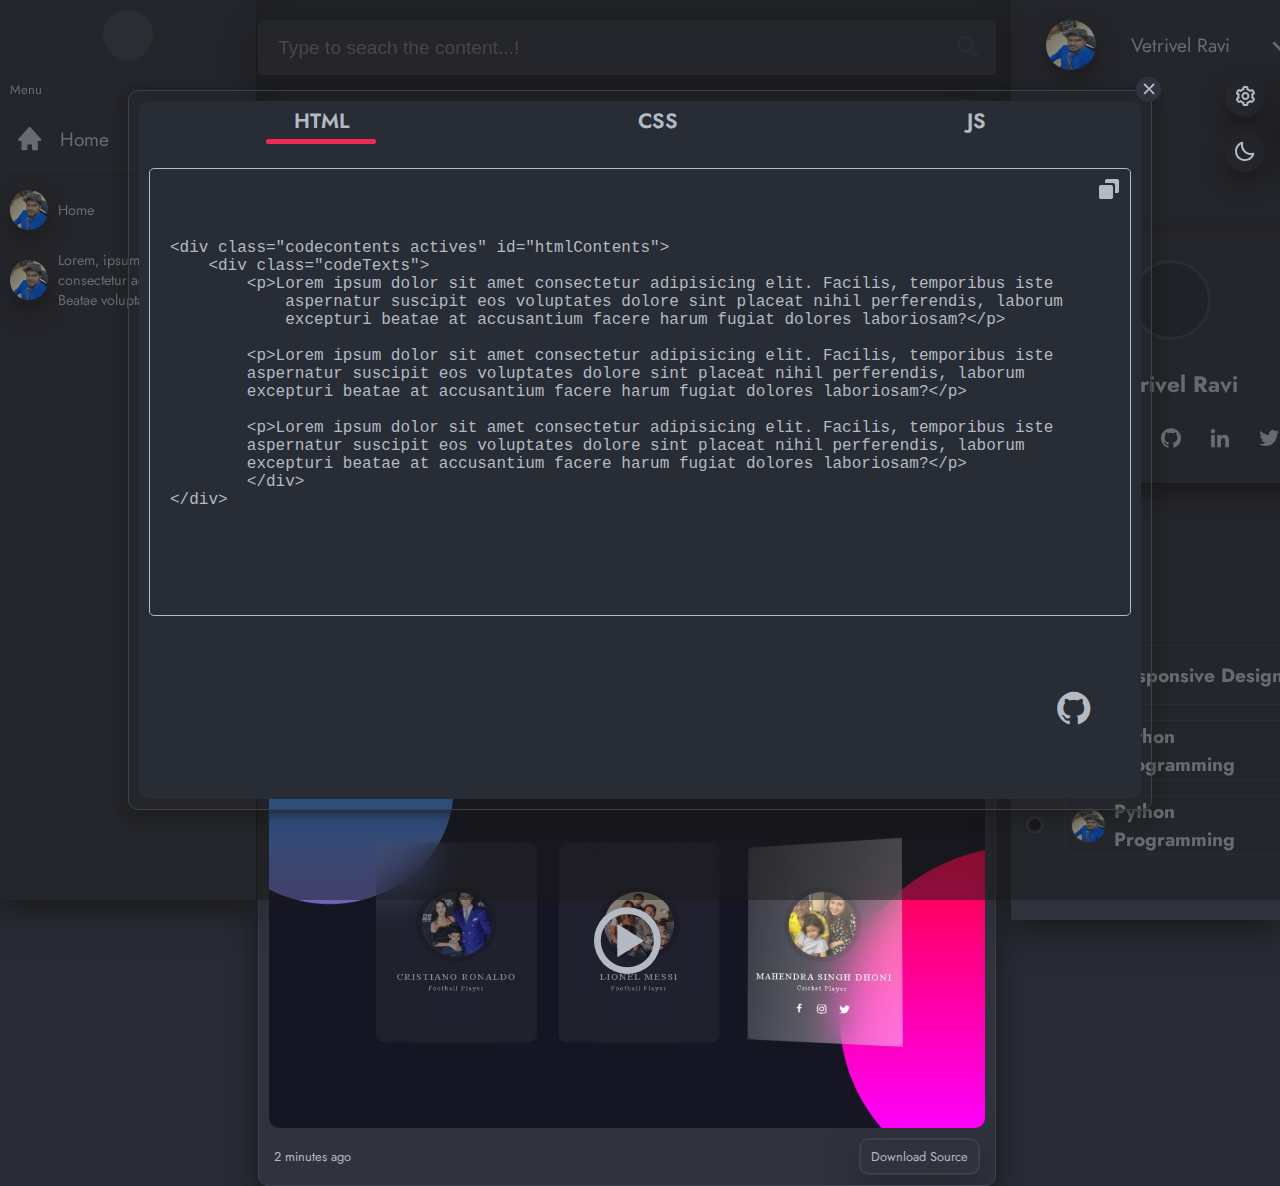
==== commit c5242ad8: "Changes: Updated Code Higlights & Clipboard" ====
--- a/index.html
+++ b/index.html
@@ -11,6 +11,9 @@
     <!-- custom styles -->
     <link rel="stylesheet" href="./assets/css/main/styles.css" />
     <link rel="stylesheet" href="./assets/css/styleSwitcher.css" />
+
+    <!-- Draculla Theme for : Code Hilights [ https://draculatheme.com/highlightjs ] -->
+    <link rel="stylesheet" href="./assets/css/dracula.css">
 
     <!-- colors css -->
     <link rel="stylesheet" title="color_1" class="alternate_style" href="./assets/css/color_1.css" disabled />
@@ -232,56 +235,78 @@
                 </ul>
 
                 <div class="codeContainer">
+                    <div class="clipboard">
+                        <div class="tooltip">Copy</div><i class='bx bxs-copy'></i>
+                    </div>
                     <div class="codecontent active" id="htmlContent">
-                        <div class="clipboard">
-                            <div class="tooltip">Copy</div><i class='bx bxs-copy'></i>
-                        </div>
+
                         <div class="codeText">
-
-
-                            <p>Lorem ipsum dolor sit amet consectetur adipisicing elit. Facilis, temporibus iste
-                                aspernatur suscipit eos voluptates dolore sint placeat nihil perferendis, laborum
-                                excepturi beatae at accusantium facere harum fugiat dolores laboriosam?</p>
-
-                            <p>Lorem ipsum dolor sit amet consectetur adipisicing elit. Facilis, temporibus iste
-                                aspernatur suscipit eos voluptates dolore sint placeat nihil perferendis, laborum
-                                excepturi beatae at accusantium facere harum fugiat dolores laboriosam?</p>
-
-                            <p>Lorem ipsum dolor sit amet consectetur adipisicing elit. Facilis, temporibus iste
-                                aspernatur suscipit eos voluptates dolore sint placeat nihil perferendis, laborum
-                                excepturi beatae at accusantium facere harum fugiat dolores laboriosam?</p>
+                            <pre>
+                                <code id="code">
+<xmp><div class="codecontents actives" id="htmlContents">
+    <div class="codeTexts">
+        <p>Lorem ipsum dolor sit amet consectetur adipisicing elit. Facilis, temporibus iste
+            aspernatur suscipit eos voluptates dolore sint placeat nihil perferendis, laborum
+            excepturi beatae at accusantium facere harum fugiat dolores laboriosam?</p>
+                
+        <p>Lorem ipsum dolor sit amet consectetur adipisicing elit. Facilis, temporibus iste
+        aspernatur suscipit eos voluptates dolore sint placeat nihil perferendis, laborum
+        excepturi beatae at accusantium facere harum fugiat dolores laboriosam?</p>
+                
+        <p>Lorem ipsum dolor sit amet consectetur adipisicing elit. Facilis, temporibus iste
+        aspernatur suscipit eos voluptates dolore sint placeat nihil perferendis, laborum
+        excepturi beatae at accusantium facere harum fugiat dolores laboriosam?</p>
+        </div>
+</div></xmp>
+                                </code>
+                            </pre>
+
+
                         </div>
                     </div>
 
                     <div class="codecontent" id="cssContent">
-                        <div class="clipboard"><i class='bx bxs-copy'></i></div>
                         <div class="codeText">
-                            <p>Lorem ipsum dolor sit amet consectetur adipisicing elit. Facilis, temporibus iste
-                                aspernatur suscipit eos voluptates dolore sint placeat nihil perferendis, laborum
-                                excepturi beatae at accusantium facere harum fugiat dolores laboriosam?</p>
-
-                            <p>Lorem ipsum dolor sit amet consectetur adipisicing elit. Facilis, temporibus iste
-                                aspernatur suscipit eos voluptates dolore sint placeat nihil perferendis, laborum
-                                excepturi beatae at accusantium facere harum fugiat dolores laboriosam?</p>
+                            <pre>
+                                <code id="code">
+.videoModal .modalContent {
+    position: relative;
+    margin: 3% auto;
+    padding: 10px;
+    width: 80%;
+    -webkit-box-shadow: 0 5px 8px 0 rgba(var(--shadow-primary), 0.5), 0 7px 20px 0 rgba(var(--shadow-primary), 0.12);
+            box-shadow: 0 5px 8px 0 rgba(var(--shadow-primary), 0.5), 0 7px 20px 0 rgba(var(--shadow-primary), 0.12);
+    border-radius: 10px;
+    border: 1px solid var(--highligh);
+    -webkit-animation-name: modalOpen;
+            animation-name: modalOpen;
+    -webkit-animation-duration: 1s;
+            animation-duration: 1s;
+}
+                                </code>
+                            </pre>
                         </div>
                     </div>
 
                     <div class="codecontent" id="jsContent">
-                        <div class="clipboard"><i class='bx bxs-copy'></i></div>
                         <div class="codeText">
-
-
-                            <p>Lorem ipsum dolor sit amet consectetur adipisicing elit. Facilis, temporibus iste
-                                aspernatur suscipit eos voluptates dolore sint placeat nihil perferendis, laborum
-                                excepturi beatae at accusantium facere harum fugiat dolores laboriosam?</p>
-
-                            <p>Lorem ipsum dolor sit amet consectetur adipisicing elit. Facilis, temporibus iste
-                                aspernatur suscipit eos voluptates dolore sint placeat nihil perferendis, laborum
-                                excepturi beatae at accusantium facere harum fugiat dolores laboriosam?</p>
-
-                            <p>Lorem ipsum dolor sit amet consectetur adipisicing elit. Facilis, temporibus iste
-                                aspernatur suscipit eos voluptates dolore sint placeat nihil perferendis, laborum
-                                excepturi beatae at accusantium facere harum fugiat dolores laboriosam?</p>
+                            <pre>
+                                <code id="code">
+function copyText(htmlElement) {
+    if (!htmlElement) {
+        return;
+    }
+    
+    let elementText = htmlElement[0].innerText;
+    let inputElement = document.createElement("input");
+    inputElement.setAttribute("value", elementText);
+    document.body.appendChild(inputElement);
+    inputElement.select();
+    document.execCommand("copy");
+    inputElement.parentNode.removeChild(inputElement);
+}
+                                </code>
+                            </pre>
                         </div>
                     </div>
                 </div>
@@ -327,6 +352,8 @@
     <script src="./assets/js/style-switcher.js"></script>
     <script src="./assets/js/menuContainer.js"></script>
     <script src="./assets/js/menu.js"></script>
+
+    <script src="https://cdnjs.cloudflare.com/ajax/libs/highlight.js/11.1.0/highlight.min.js"></script>
 </body>
 
 </html>--- a/assets/css/main/styles.css
+++ b/assets/css/main/styles.css
@@ -15,6 +15,7 @@
   --highligh: #3d414b;
   --primary-color: #ef2a57;
   --white: #f5f7fa;
+  --pre: #282c34;
 }
 
 :root a {
@@ -43,6 +44,7 @@
   --highligh: #829ab1;
   --primary-color: #ef2a57;
   --white: #102a43;
+  --pre: #071e3d;
 }
 
 body::-webkit-scrollbar {
@@ -56,6 +58,10 @@
 
 body::-webkit-scrollbar-thumb {
   background: var(--highligh);
+}
+
+body .hljs {
+  background: transparent;
 }
 
 .highlight {
@@ -1166,7 +1172,7 @@
 }
 
 .codeModal .mainCodeModalContent {
-  background: var(--highligh);
+  background: var(--pre);
   border-radius: 10px;
   padding: 5px 10px;
   width: 100%;
@@ -1226,6 +1232,72 @@
   position: relative;
 }
 
+.codeModal .mainCodeModalContent .codeContainer .clipboard {
+  z-index: 101;
+  position: absolute;
+  right: 0;
+  padding: 10px;
+  cursor: pointer;
+  display: -webkit-box;
+  display: -ms-flexbox;
+  display: flex;
+  -webkit-box-orient: vertical;
+  -webkit-box-direction: normal;
+      -ms-flex-direction: column;
+          flex-direction: column;
+  -webkit-box-pack: center;
+      -ms-flex-pack: center;
+          justify-content: center;
+  -webkit-box-align: center;
+      -ms-flex-align: center;
+          align-items: center;
+}
+
+.codeModal .mainCodeModalContent .codeContainer .clipboard:hover i {
+  color: var(--white);
+}
+
+.codeModal .mainCodeModalContent .codeContainer .clipboard:hover .tooltip {
+  top: -44%;
+  opacity: 1;
+  pointer-events: auto;
+}
+
+.codeModal .mainCodeModalContent .codeContainer .clipboard .tooltip {
+  background: var(--text);
+  font-size: 0.7rem;
+  padding: 2px 10px;
+  border-radius: 5px;
+  -webkit-box-shadow: 0 10px 10 px var(--shadow);
+          box-shadow: 0 10px 10 px var(--shadow);
+  color: var(--card);
+  top: 0%;
+  position: absolute;
+  opacity: 0;
+  pointer-events: none;
+  -webkit-transition: all 0.4s cubic-bezier(0.68, -0.55, 0.265, 1.55);
+  transition: all 0.4s cubic-bezier(0.68, -0.55, 0.265, 1.55);
+}
+
+.codeModal .mainCodeModalContent .codeContainer .clipboard .tooltip::before {
+  position: absolute;
+  content: "";
+  height: 8px;
+  width: 8px;
+  background: var(--text);
+  bottom: -4px;
+  left: 50%;
+  -webkit-transform: translateX(-50%) rotate(45deg);
+          transform: translateX(-50%) rotate(45deg);
+}
+
+.codeModal .mainCodeModalContent .codeContainer .clipboard i {
+  color: var(--text);
+  font-size: 1.5rem;
+  -webkit-transition: all 0.3s ease-in-out;
+  transition: all 0.3s ease-in-out;
+}
+
 .codeModal .mainCodeModalContent .codeContainer .codecontent {
   border: 1px solid var(--text);
   border-radius: 5px;
@@ -1259,24 +1331,6 @@
   to {
     opacity: 1;
   }
-}
-
-.codeModal .mainCodeModalContent .codeContainer .codecontent .clipboard {
-  position: absolute;
-  right: 0;
-  padding: 10px;
-  cursor: pointer;
-}
-
-.codeModal .mainCodeModalContent .codeContainer .codecontent .clipboard i {
-  color: var(--text);
-  font-size: 1.5rem;
-  -webkit-transition: all 0.3s ease-in-out;
-  transition: all 0.3s ease-in-out;
-}
-
-.codeModal .mainCodeModalContent .codeContainer .codecontent .clipboard i:hover {
-  color: var(--white);
 }
 
 .codeModal .mainCodeModalContent .codeContainer .codecontent .codeText {
--- a/assets/css/dracula.css
+++ b/assets/css/dracula.css
@@ -0,0 +1,79 @@
+/* Dracula Theme v1.2.5
+ *
+ * https://github.com/dracula/highlightjs
+ *
+ * Copyright 2016-present, All rights reserved
+ *
+ * Code licensed under the MIT license
+ *
+ * @author Denis Ciccale <dciccale@gmail.com>
+ * @author Zeno Rocha <hi@zenorocha.com>
+ */
+
+.hljs {
+  display: block;
+  overflow-x: auto;
+  padding: 0.5em;
+  background: #282a36;
+}
+
+.hljs-built_in,
+.hljs-selector-tag,
+.hljs-section,
+.hljs-link {
+  color: #8be9fd;
+}
+
+.hljs-keyword {
+  color: #ff79c6;
+}
+
+.hljs,
+.hljs-subst {
+  color: #f8f8f2;
+}
+
+.hljs-title {
+  color: #50fa7b;
+}
+
+.hljs-string,
+.hljs-meta,
+.hljs-name,
+.hljs-type,
+.hljs-attr,
+.hljs-symbol,
+.hljs-bullet,
+.hljs-addition,
+.hljs-variable,
+.hljs-template-tag,
+.hljs-template-variable {
+  color: #f1fa8c;
+}
+
+.hljs-comment,
+.hljs-quote,
+.hljs-deletion {
+  color: #6272a4;
+}
+
+.hljs-keyword,
+.hljs-selector-tag,
+.hljs-literal,
+.hljs-title,
+.hljs-section,
+.hljs-doctag,
+.hljs-type,
+.hljs-name,
+.hljs-strong {
+  font-weight: bold;
+}
+
+.hljs-literal,
+.hljs-number {
+  color: #bd93f9;
+}
+
+.hljs-emphasis {
+  font-style: italic;
+}
